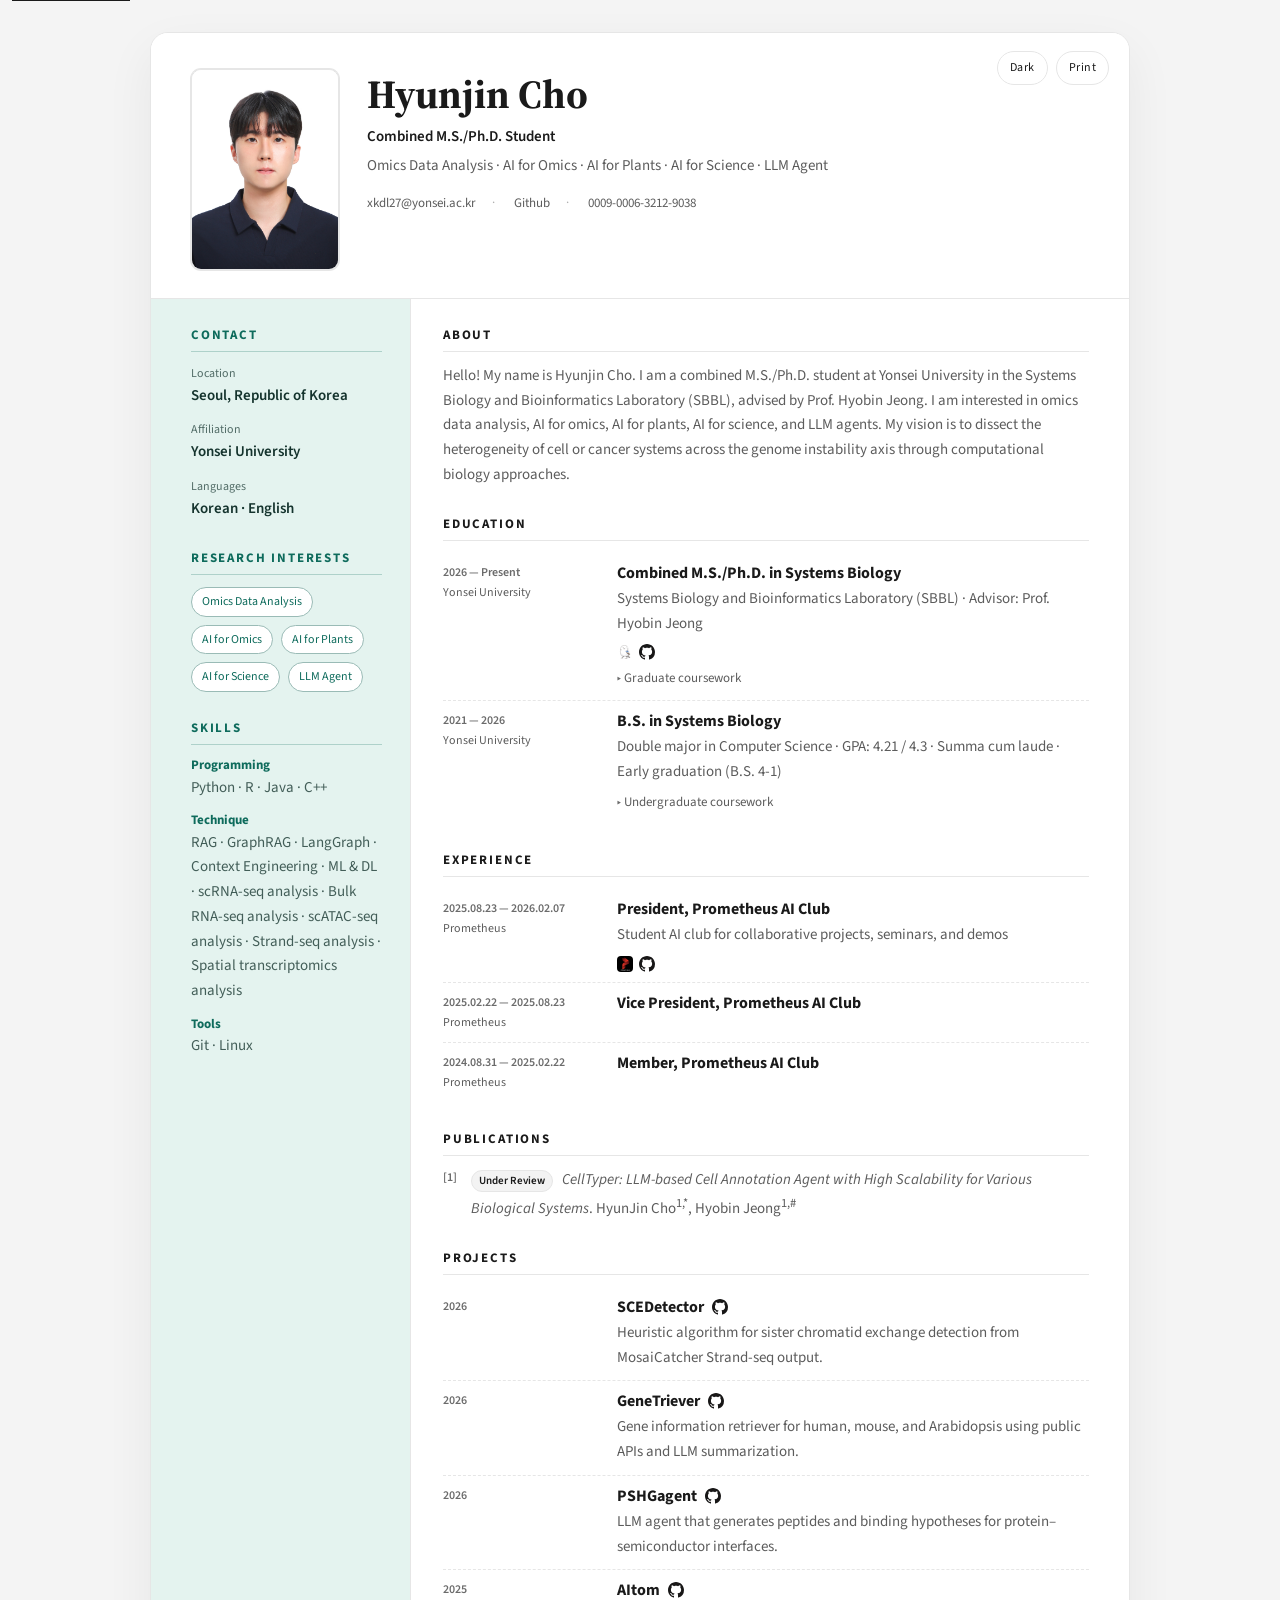
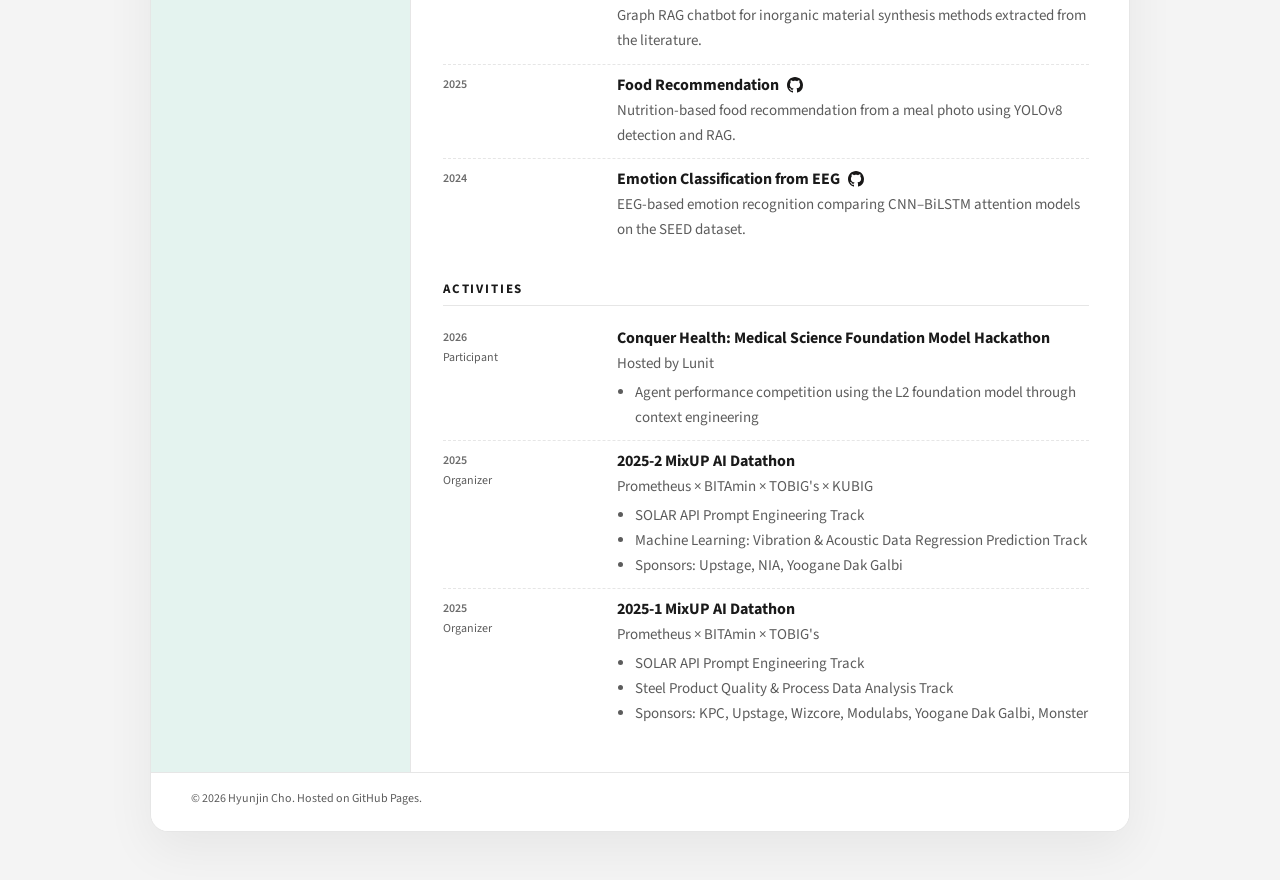
==== index.html @ 8eb8e496 "Resume" ====
<!DOCTYPE html>
<html lang="en">
  <head>
    <meta charset="UTF-8" />
    <meta name="viewport" content="width=device-width, initial-scale=1.0" />
    <meta name="description" content="Hyunjin Cho — Research resume" />
    <meta name="author" content="Hyunjin Cho" />
    <meta name="theme-color" content="#ffffff" />

    <meta property="og:title" content="Hyunjin Cho | Resume" />
    <meta property="og:description" content="Combined M.S./Ph.D. student — Omics data analysis and AI for science" />
    <meta property="og:type" content="website" />

    <title>Hyunjin Cho | Resume</title>
    <link rel="icon" href="assets/favicon.png" type="image/png" />
    <link rel="preconnect" href="https://fonts.googleapis.com" />
    <link rel="preconnect" href="https://fonts.gstatic.com" crossorigin />
    <link
      href="https://fonts.googleapis.com/css2?family=Source+Sans+3:wght@300;400;500;600;700&family=Source+Serif+4:wght@600;700&display=swap"
      rel="stylesheet"
    />
    <link rel="stylesheet" href="css/style.css?v=8" />
  </head>
  <body>
    <a class="skip-link" href="#main">Skip to content</a>

    <div class="page">
      <header class="site-header">
        <div class="header-actions">
          <button type="button" class="icon-btn" id="theme-toggle" aria-label="Toggle theme">
            <span class="theme-icon" aria-hidden="true"></span>
          </button>
          <button type="button" class="icon-btn" id="print-btn" aria-label="Print or save as PDF">
            Print
          </button>
        </div>

        <div class="hero">
          <div class="avatar">
            <img src="assets/profile.png" alt="Portrait of Hyunjin Cho" />
          </div>

          <div class="identity">
            <h1>Hyunjin Cho</h1>
            <p class="role">Combined M.S./Ph.D. Student</p>
            <p class="tagline">
              Omics Data Analysis · AI for Omics · AI for Plants · AI for Science · LLM Agent
            </p>
            <ul class="contact-row">
              <li>
                <a href="mailto:xkdl27@yonsei.ac.kr">xkdl27@yonsei.ac.kr</a>
              </li>
              <li>
                <a href="https://github.com/hyun-jin891" target="_blank" rel="noopener noreferrer">Github</a>
              </li>
              <li>
                <a href="https://orcid.org/0009-0006-3212-9038" rel="noopener noreferrer" target="_blank">0009-0006-3212-9038</a>
              </li>
            </ul>
          </div>
        </div>
      </header>

      <main id="main" class="layout">
        <aside class="sidebar">
          <section>
            <h2>Contact</h2>
            <ul class="meta-list">
              <li>
                <span>Location</span>
                <strong>Seoul, Republic of Korea</strong>
              </li>
              <li>
                <span>Affiliation</span>
                <strong>Yonsei University</strong>
              </li>
              <li>
                <span>Languages</span>
                <strong>Korean · English</strong>
              </li>
            </ul>
          </section>

          <section>
            <h2>Research Interests</h2>
            <ul class="tag-list">
              <li>Omics Data Analysis</li>
              <li>AI for Omics</li>
              <li>AI for Plants</li>
              <li>AI for Science</li>
              <li>LLM Agent</li>
            </ul>
          </section>

          <section>
            <h2>Skills</h2>
            <div class="skill-group">
              <h3>Programming</h3>
              <p>Python · R · Java · C++</p>
            </div>
            <div class="skill-group">
              <h3>Technique</h3>
              <p>RAG · GraphRAG · LangGraph · Context Engineering · ML &amp; DL · scRNA-seq analysis · Bulk RNA-seq analysis · scATAC-seq analysis · Strand-seq analysis · Spatial transcriptomics analysis</p>
            </div>
            <div class="skill-group">
              <h3>Tools</h3>
              <p>Git · Linux</p>
            </div>
          </section>

        </aside>

        <div class="content">
          <section>
            <h2>About</h2>
            <p>
              Hello! My name is Hyunjin Cho. I am a combined M.S./Ph.D. student at Yonsei University
              in the Systems Biology and Bioinformatics Laboratory (SBBL), advised by Prof. Hyobin Jeong.
              I am interested in omics data analysis, AI for omics, AI for plants, AI for science, and LLM agents.
              My vision is to dissect the heterogeneity of cell or cancer systems across the genome instability axis through computational biology approaches.
            </p>
          </section>

          <section>
            <h2>Education</h2>
            <article class="entry">
              <div class="entry-meta">
                <time>2026 — Present</time>
                <span class="place">Yonsei University</span>
              </div>
              <div class="entry-body">
                <h3>Combined M.S./Ph.D. in Systems Biology</h3>
                <p>
                  Systems Biology and Bioinformatics Laboratory (SBBL) · Advisor: Prof. Hyobin Jeong
                </p>
                <p class="entry-links">
                  <a class="icon-link" href="https://www.sbblaboratory.com/" target="_blank" rel="noopener noreferrer" aria-label="SBBL website" title="SBBL website"><img class="site-icon" src="assets/sbbl-icon.png?v=5" width="16" height="16" style="width:16px!important;height:16px!important;max-width:16px!important;max-height:16px!important;" alt="SBBL"></a>
                  <a class="icon-link" href="https://github.com/SBBlaboratory" target="_blank" rel="noopener noreferrer" aria-label="SBBL GitHub" title="SBBL GitHub"><img class="github-icon" src="assets/github.svg" width="16" height="16" alt=""></a>
                </p>
                <details class="coursework">
                  <summary>Graduate coursework</summary>
                  <div class="course-term">
                    <h4>M.S./Ph.D. 1-1</h4>
                    <ul class="course-list">
                      <li>Advanced Systems Bioinformatics</li>
                      <li>Advanced Plant Genomics</li>
                      <li>Advanced Molecular Biology</li>
                      <li>Cell Signaling and Disease</li>
                    </ul>
                  </div>
                </details>
              </div>
            </article>
            <article class="entry">
              <div class="entry-meta">
                <time>2021 — 2026</time>
                <span class="place">Yonsei University</span>
              </div>
              <div class="entry-body">
                <h3>B.S. in Systems Biology</h3>
                <p>Double major in Computer Science · GPA: 4.21 / 4.3 · Summa cum laude · Early graduation (B.S. 4-1)</p>
                <details class="coursework">
                  <summary>Undergraduate coursework</summary>
                  <div class="course-term">
                    <h4>B.S. 1-1</h4>
                    <ul class="course-list">
                      <li>General Biology I</li>
                      <li>SW Programming</li>
                    </ul>
                  </div>
                  <div class="course-term">
                    <h4>B.S. 1-2</h4>
                    <ul class="course-list">
                      <li>General Biology II</li>
                      <li>Computer System And Physical Computing</li>
                    </ul>
                  </div>
                  <div class="course-term">
                    <h4>B.S. 2-1</h4>
                    <ul class="course-list">
                      <li>Genetics</li>
                      <li>Cell Biology 1</li>
                      <li>Microbiology</li>
                      <li>Object-oriented Programming</li>
                      <li>Introduction To Statistics</li>
                    </ul>
                  </div>
                  <div class="course-term">
                    <h4>B.S. summer</h4>
                    <ul class="course-list">
                      <li>Introduction To Computer Science</li>
                    </ul>
                  </div>
                  <div class="course-term">
                    <h4>B.S. 2-2</h4>
                    <ul class="course-list">
                      <li>Molecular Biology</li>
                      <li>Data Structure</li>
                      <li>Molecular Cancer Biology</li>
                      <li>Cell Biology 2</li>
                      <li>Artificial Intelligence Algorithm</li>
                      <li>Logic Circuit Design</li>
                      <li>Compiler Design</li>
                    </ul>
                  </div>
                  <div class="course-term">
                    <h4>B.S. 3-1</h4>
                    <ul class="course-list">
                      <li>Plant Molecular Physiology</li>
                      <li>Systems Biology and Bioinformatics</li>
                      <li>Machine Learning</li>
                      <li>Operating System</li>
                      <li>Large Language Model</li>
                      <li>Data Privacy</li>
                      <li>Natural Language Processing</li>
                    </ul>
                  </div>
                  <div class="course-term">
                    <h4>B.S. 3-2</h4>
                    <ul class="course-list">
                      <li>Molecular Biochemistry</li>
                      <li>Animal Physiology</li>
                      <li>Developmental Biology</li>
                      <li>Deep Neural Network</li>
                      <li>Computer Vision</li>
                      <li>Distributed Learning and Inference</li>
                    </ul>
                  </div>
                  <div class="course-term">
                    <h4>B.S. 4-1</h4>
                    <ul class="course-list">
                      <li>Reinforcement Learning</li>
                      <li>Linear Algebra &amp; Application</li>
                      <li>Probability Theory</li>
                      <li>Genomics</li>
                    </ul>
                  </div>
                </details>
              </div>
            </article>
          </section>

          <section>
            <h2>Experience</h2>
            <article class="entry">
              <div class="entry-meta">
                <time>2025.08.23 — 2026.02.07</time>
                <span class="place">Prometheus</span>
              </div>
              <div class="entry-body">
                <h3>President, Prometheus AI Club</h3>
                <p>Student AI club for collaborative projects, seminars, and demos</p>
                <p class="entry-links">
                  <a class="icon-link" href="https://prometheus-ai.net/" target="_blank" rel="noopener noreferrer" aria-label="Prometheus website" title="Prometheus website"><img class="site-icon site-icon-prometheus" src="assets/prometheus-icon.png?v=5" width="16" height="16" style="width:16px!important;height:16px!important;max-width:16px!important;max-height:16px!important;" alt="Prometheus"></a>
                  <a class="icon-link" href="https://github.com/Prometheus-AI-Project" target="_blank" rel="noopener noreferrer" aria-label="Prometheus GitHub" title="Prometheus GitHub"><img class="github-icon" src="assets/github.svg" width="16" height="16" alt=""></a>
                </p>
              </div>
            </article>
            <article class="entry">
              <div class="entry-meta">
                <time>2025.02.22 — 2025.08.23</time>
                <span class="place">Prometheus</span>
              </div>
              <div class="entry-body">
                <h3>Vice President, Prometheus AI Club</h3>
              </div>
            </article>
            <article class="entry">
              <div class="entry-meta">
                <time>2024.08.31 — 2025.02.22</time>
                <span class="place">Prometheus</span>
              </div>
              <div class="entry-body">
                <h3>Member, Prometheus AI Club</h3>
              </div>
            </article>
          </section>

          <section>
            <h2>Publications</h2>
            <ol class="pub-list">
              <li>
                <span class="pub-status">Under Review</span>
                <em>CellTyper: LLM-based Cell Annotation Agent with High Scalability for Various Biological Systems</em>.
                HyunJin Cho<sup>1,*</sup>, Hyobin Jeong<sup>1,#</sup>
              </li>
            </ol>
          </section>

          <section>
            <h2>Projects</h2>
            <article class="entry">
              <div class="entry-meta">
                <time>2026</time>
              </div>
              <div class="entry-body">
                <h3>
                  SCEDetector
                  <a class="icon-link" href="https://github.com/hyun-jin891/SCEDetector" target="_blank" rel="noopener noreferrer" aria-label="SCEDetector on GitHub" title="GitHub"><img class="github-icon" src="assets/github.svg" width="16" height="16" style="width:16px!important;height:16px!important;max-width:16px!important;max-height:16px!important;" alt=""></a>
                </h3>
                <p>Heuristic algorithm for sister chromatid exchange detection from MosaiCatcher Strand-seq output.</p>
              </div>
            </article>
            <article class="entry">
              <div class="entry-meta">
                <time>2026</time>
              </div>
              <div class="entry-body">
                <h3>
                  GeneTriever
                  <a class="icon-link" href="https://github.com/hyun-jin891/GeneTriever" target="_blank" rel="noopener noreferrer" aria-label="GeneTriever on GitHub" title="GitHub"><img class="github-icon" src="assets/github.svg" width="16" height="16" style="width:16px!important;height:16px!important;max-width:16px!important;max-height:16px!important;" alt=""></a>
                </h3>
                <p>Gene information retriever for human, mouse, and Arabidopsis using public APIs and LLM summarization.</p>
              </div>
            </article>
            <article class="entry">
              <div class="entry-meta">
                <time>2026</time>
              </div>
              <div class="entry-body">
                <h3>
                  PSHGagent
                  <a class="icon-link" href="https://github.com/hyun-jin891/PSHGagent" target="_blank" rel="noopener noreferrer" aria-label="PSHGagent on GitHub" title="GitHub"><img class="github-icon" src="assets/github.svg" width="16" height="16" style="width:16px!important;height:16px!important;max-width:16px!important;max-height:16px!important;" alt=""></a>
                </h3>
                <p>LLM agent that generates peptides and binding hypotheses for protein–semiconductor interfaces.</p>
              </div>
            </article>
            <article class="entry">
              <div class="entry-meta">
                <time>2025</time>
              </div>
              <div class="entry-body">
                <h3>
                  AItom
                  <a class="icon-link" href="https://github.com/hyun-jin891/AItom" target="_blank" rel="noopener noreferrer" aria-label="AItom on GitHub" title="GitHub"><img class="github-icon" src="assets/github.svg" width="16" height="16" style="width:16px!important;height:16px!important;max-width:16px!important;max-height:16px!important;" alt=""></a>
                </h3>
                <p>Graph RAG chatbot for inorganic material synthesis methods extracted from the literature.</p>
              </div>
            </article>
            <article class="entry">
              <div class="entry-meta">
                <time>2025</time>
              </div>
              <div class="entry-body">
                <h3>
                  Food Recommendation
                  <a class="icon-link" href="https://github.com/hyun-jin891/Food_recommendation" target="_blank" rel="noopener noreferrer" aria-label="Food Recommendation on GitHub" title="GitHub"><img class="github-icon" src="assets/github.svg" width="16" height="16" style="width:16px!important;height:16px!important;max-width:16px!important;max-height:16px!important;" alt=""></a>
                </h3>
                <p>Nutrition-based food recommendation from a meal photo using YOLOv8 detection and RAG.</p>
              </div>
            </article>
            <article class="entry">
              <div class="entry-meta">
                <time>2024</time>
              </div>
              <div class="entry-body">
                <h3>
                  Emotion Classification from EEG
                  <a class="icon-link" href="https://github.com/hyun-jin891/Emotion_classification_from_EEG" target="_blank" rel="noopener noreferrer" aria-label="Emotion Classification from EEG on GitHub" title="GitHub"><img class="github-icon" src="assets/github.svg" width="16" height="16" style="width:16px!important;height:16px!important;max-width:16px!important;max-height:16px!important;" alt=""></a>
                </h3>
                <p>EEG-based emotion recognition comparing CNN–BiLSTM attention models on the SEED dataset.</p>
              </div>
            </article>
          </section>

          <section>
            <h2>Activities</h2>
            <article class="entry">
              <div class="entry-meta">
                <time>2026</time>
                <span class="place">Participant</span>
              </div>
              <div class="entry-body">
                <h3>Conquer Health: Medical Science Foundation Model Hackathon</h3>
                <p>Hosted by Lunit</p>
                <ul>
                  <li>Agent performance competition using the L2 foundation model through context engineering</li>
                </ul>
              </div>
            </article>
            <article class="entry">
              <div class="entry-meta">
                <time>2025</time>
                <span class="place">Organizer</span>
              </div>
              <div class="entry-body">
                <h3>2025-2 MixUP AI Datathon</h3>
                <p>Prometheus × BITAmin × TOBIG's × KUBIG</p>
                <ul>
                  <li>SOLAR API Prompt Engineering Track</li>
                  <li>Machine Learning: Vibration &amp; Acoustic Data Regression Prediction Track</li>
                  <li>Sponsors: Upstage, NIA, Yoogane Dak Galbi</li>
                </ul>
              </div>
            </article>
            <article class="entry">
              <div class="entry-meta">
                <time>2025</time>
                <span class="place">Organizer</span>
              </div>
              <div class="entry-body">
                <h3>2025-1 MixUP AI Datathon</h3>
                <p>Prometheus × BITAmin × TOBIG's</p>
                <ul>
                  <li>SOLAR API Prompt Engineering Track</li>
                  <li>Steel Product Quality &amp; Process Data Analysis Track</li>
                  <li>Sponsors: KPC, Upstage, Wizcore, Modulabs, Yoogane Dak Galbi, Monster</li>
                </ul>
              </div>
            </article>
          </section>
        </div>
      </main>

      <footer class="site-footer">
        <p>© <span id="year"></span> Hyunjin Cho. Hosted on GitHub Pages.</p>
      </footer>
    </div>

    <script src="js/main.js"></script>
  </body>
</html>
---- css/style.css ----
:root {
  --bg: #f4f4f4;
  --paper: #ffffff;
  --ink: #1a1a1a;
  --muted: #5c5c5c;
  --line: #e6e6e6;
  --accent: #0e6b5c;
  --accent-soft: #e4f3ef;
  --sidebar-text: #14332d;
  --gold: #6b6b6b;
  --shadow: 0 18px 50px rgba(0, 0, 0, 0.06);
  --radius: 18px;
  --serif: "Source Serif 4", "Times New Roman", serif;
  --sans: "Source Sans 3", "Segoe UI", sans-serif;
}

[data-theme="dark"] {
  --bg: #121212;
  --paper: #1c1c1c;
  --ink: #f4f4f4;
  --muted: #b0b0b0;
  --line: #2e2e2e;
  --accent: #7dccb8;
  --accent-soft: #1a2e29;
  --sidebar-text: #e8f6f2;
  --gold: #c8c8c8;
  --shadow: 0 18px 50px rgba(0, 0, 0, 0.35);
}

*,
*::before,
*::after {
  box-sizing: border-box;
}

html {
  scroll-behavior: smooth;
}

body {
  margin: 0;
  color: var(--ink);
  background: var(--bg);
  font-family: var(--sans);
  font-size: 15px;
  line-height: 1.65;
}

a {
  color: var(--ink);
  text-decoration: none;
}

a:hover {
  text-decoration: underline;
}

.sidebar a {
  color: var(--accent);
}

img {
  max-width: 100%;
  display: block;
}

h1,
h2,
h3 {
  margin: 0;
  line-height: 1.25;
}

.skip-link {
  position: absolute;
  left: 12px;
  top: -40px;
  background: var(--ink);
  color: #fff;
  padding: 8px 12px;
  z-index: 10;
}

.skip-link:focus {
  top: 12px;
}

.page {
  width: min(980px, calc(100% - 32px));
  margin: 32px auto 48px;
  background: var(--paper);
  border: 1px solid var(--line);
  border-radius: var(--radius);
  box-shadow: var(--shadow);
  overflow: hidden;
}

.site-header {
  position: relative;
  padding: 36px 40px 28px;
  border-bottom: 1px solid var(--line);
  background: #ffffff;
}

[data-theme="dark"] .site-header {
  background: var(--paper);
}

.header-actions {
  position: absolute;
  top: 18px;
  right: 20px;
  display: flex;
  gap: 8px;
}

.icon-btn {
  border: 1px solid var(--line);
  background: var(--paper);
  color: var(--ink);
  border-radius: 999px;
  padding: 6px 12px;
  font: inherit;
  font-size: 12px;
  letter-spacing: 0.04em;
  cursor: pointer;
}

.icon-btn:hover {
  border-color: var(--ink);
}

.theme-icon::before {
  content: "Dark";
}

[data-theme="dark"] .theme-icon::before {
  content: "Light";
}

.hero {
  display: grid;
  grid-template-columns: 148px 1fr;
  gap: 28px;
  align-items: start;
}

.avatar {
  width: 148px;
  height: auto;
  border-radius: 10px;
  overflow: hidden;
  border: 1px solid var(--line);
  box-shadow: 0 0 0 1px var(--line);
  background: #fff;
}

.avatar img {
  width: 100%;
  height: auto;
  display: block;
  object-fit: contain;
}

.avatar-initials {
  color: #fff;
  font-family: var(--serif);
  font-size: 32px;
  font-weight: 700;
}

.identity h1 {
  font-family: var(--serif);
  font-size: clamp(28px, 4vw, 40px);
}

.role {
  margin: 6px 0 0;
  font-weight: 600;
}

.tagline {
  margin: 4px 0 14px;
  color: var(--muted);
}

.contact-row {
  display: flex;
  flex-wrap: wrap;
  align-items: center;
  gap: 8px 16px;
  padding: 0;
  margin: 0;
  list-style: none;
  color: var(--muted);
  font-size: 13px;
}

.contact-row a {
  color: var(--muted);
}

.contact-row li + li::before {
  content: "·";
  margin-right: 16px;
  color: #b0b0b0;
}

.icon-link {
  display: inline-flex;
  align-items: center;
  line-height: 0;
  flex: 0 0 auto;
}

.icon-link:hover {
  text-decoration: none;
  opacity: 0.7;
}

.github-icon {
  width: 16px !important;
  height: 16px !important;
  max-width: 16px !important;
  max-height: 16px !important;
  display: inline-block !important;
  vertical-align: middle;
}

.icon-link img.site-icon,
.icon-link img.github-icon,
img.site-icon,
img.github-icon {
  width: 16px !important;
  height: 16px !important;
  max-width: 16px !important;
  max-height: 16px !important;
  display: inline-block !important;
  vertical-align: middle;
}

.site-icon {
  object-fit: contain;
  border-radius: 4px;
  background: #fff;
}

.site-icon-prometheus {
  object-fit: cover;
  background: #000;
}

.entry-links {
  display: flex !important;
  flex-direction: row;
  flex-wrap: nowrap;
  align-items: center;
  gap: 6px;
  white-space: nowrap;
  margin-top: 8px !important;
  font-size: 13px;
}

.layout {
  display: grid;
  grid-template-columns: 260px 1fr;
}

.sidebar {
  padding: 28px 28px 36px 40px;
  border-right: 1px solid var(--line);
  background: var(--accent-soft);
  color: var(--sidebar-text);
}

.content {
  padding: 28px 40px 36px 32px;
  background: var(--paper);
}

section + section {
  margin-top: 28px;
}

.content h2 {
  margin-bottom: 12px;
  font-size: 13px;
  letter-spacing: 0.14em;
  text-transform: uppercase;
  color: var(--ink);
  border-bottom: 1px solid var(--line);
  padding-bottom: 8px;
}

.sidebar h2 {
  margin-bottom: 12px;
  font-size: 13px;
  letter-spacing: 0.14em;
  text-transform: uppercase;
  color: var(--accent);
  border-bottom: 1px solid color-mix(in srgb, var(--accent) 25%, transparent);
  padding-bottom: 8px;
}

.meta-list,
.link-list,
.simple-list,
.pub-list {
  margin: 0;
  padding: 0;
  list-style: none;
}

.meta-list li {
  margin-bottom: 12px;
}

.meta-list span {
  display: block;
  color: color-mix(in srgb, var(--sidebar-text) 70%, transparent);
  font-size: 12px;
}

.meta-list strong,
.simple-list strong {
  font-weight: 600;
}

.tag-list {
  display: flex;
  flex-wrap: wrap;
  gap: 8px;
  margin: 0;
  padding: 0;
  list-style: none;
}

.tag-list li {
  padding: 4px 10px;
  border-radius: 999px;
  background: var(--paper);
  border: 1px solid color-mix(in srgb, var(--accent) 35%, var(--line));
  color: var(--accent);
  font-size: 12px;
}

.skill-group + .skill-group {
  margin-top: 12px;
}

.skill-group h3 {
  font-size: 13px;
  margin-bottom: 2px;
  color: var(--accent);
}

.skill-group p,
.link-list,
.content p {
  margin: 0;
  color: var(--muted);
}

.sidebar .skill-group p,
.sidebar .link-list {
  color: color-mix(in srgb, var(--sidebar-text) 78%, transparent);
}

.link-list li + li,
.simple-list li + li,
.pub-list li + li {
  margin-top: 10px;
}

.entry {
  display: grid;
  grid-template-columns: 158px 1fr;
  gap: 16px;
  padding: 10px 0;
}

.entry + .entry {
  border-top: 1px dashed var(--line);
}

.entry-meta time {
  display: block;
  font-size: 12px;
  font-weight: 600;
  color: var(--gold);
}

.place {
  display: block;
  color: var(--muted);
  font-size: 12px;
}

.entry-body h3 {
  font-size: 16px;
  display: flex;
  align-items: center;
  gap: 8px;
}

.entry-body p,
.entry-body ul {
  margin: 4px 0 0;
  color: var(--muted);
}

.entry-body ul {
  padding-left: 18px;
}

.coursework {
  margin-top: 8px;
}

.coursework summary {
  cursor: pointer;
  color: var(--muted);
  font-size: 13px;
  list-style: none;
  user-select: none;
}

.coursework summary::-webkit-details-marker {
  display: none;
}

.coursework summary::before {
  content: "▸ ";
  color: var(--gold);
}

.coursework[open] summary::before {
  content: "▾ ";
}

.course-list {
  display: flex;
  flex-wrap: wrap;
  gap: 6px;
  margin: 6px 0 0;
  padding: 0 !important;
  list-style: none;
}

.course-term {
  margin-top: 10px;
}

.course-term h4 {
  margin: 0;
  font-size: 11px;
  font-weight: 600;
  letter-spacing: 0.06em;
  text-transform: uppercase;
  color: var(--gold);
}

.course-list li {
  padding: 3px 8px;
  border: 1px solid var(--line);
  border-radius: 999px;
  font-size: 12px;
  color: var(--muted);
}

.pub-list {
  counter-reset: pub;
}

.pub-list li {
  counter-increment: pub;
  padding-left: 28px;
  position: relative;
  color: var(--muted);
}

.pub-list li::before {
  content: "[" counter(pub) "]";
  position: absolute;
  left: 0;
  color: var(--gold);
  font-size: 12px;
  font-weight: 600;
}

.pub-list strong {
  color: var(--ink);
}

.pub-status {
  display: inline-block;
  margin-right: 6px;
  padding: 1px 7px;
  border-radius: 999px;
  background: #f3f3f3;
  color: var(--ink);
  border: 1px solid var(--line);
  font-size: 11px;
  font-weight: 600;
}

[data-theme="dark"] .pub-status {
  background: #2a2a2a;
}

.simple-list li {
  display: grid;
  grid-template-columns: 52px 1fr;
  gap: 12px;
  color: var(--muted);
}

.site-footer {
  border-top: 1px solid var(--line);
  padding: 16px 40px 22px;
  color: var(--muted);
  font-size: 12px;
  background: var(--paper);
}

.site-footer p {
  margin: 0;
}

.error-page {
  min-height: 70vh;
  display: grid;
  place-items: center;
  text-align: center;
  padding: 48px 24px;
}

.error-page h1 {
  font-family: var(--serif);
  font-size: 56px;
  color: var(--ink);
}

@media (max-width: 800px) {
  .page {
    margin: 12px auto 24px;
  }

  .site-header,
  .sidebar,
  .content,
  .site-footer {
    padding-left: 20px;
    padding-right: 20px;
  }

  .hero,
  .layout,
  .entry,
  .simple-list li {
    grid-template-columns: 1fr;
  }

  .sidebar {
    border-right: 0;
    border-bottom: 1px solid var(--line);
  }

  .header-actions {
    position: static;
    justify-content: flex-end;
    margin-bottom: 16px;
  }
}

@media print {
  :root {
    --bg: #fff;
    --paper: #fff;
    --shadow: none;
  }

  body {
    background: #fff;
  }

  .page {
    width: 100%;
    margin: 0;
    border: 0;
    border-radius: 0;
  }

  .header-actions {
    display: none;
  }

  a {
    color: inherit;
    text-decoration: none;
  }

  .contact-row a[href]::after,
  .link-list a[href]::after {
    content: " (" attr(href) ")";
    font-size: 11px;
    color: #666;
  }
}
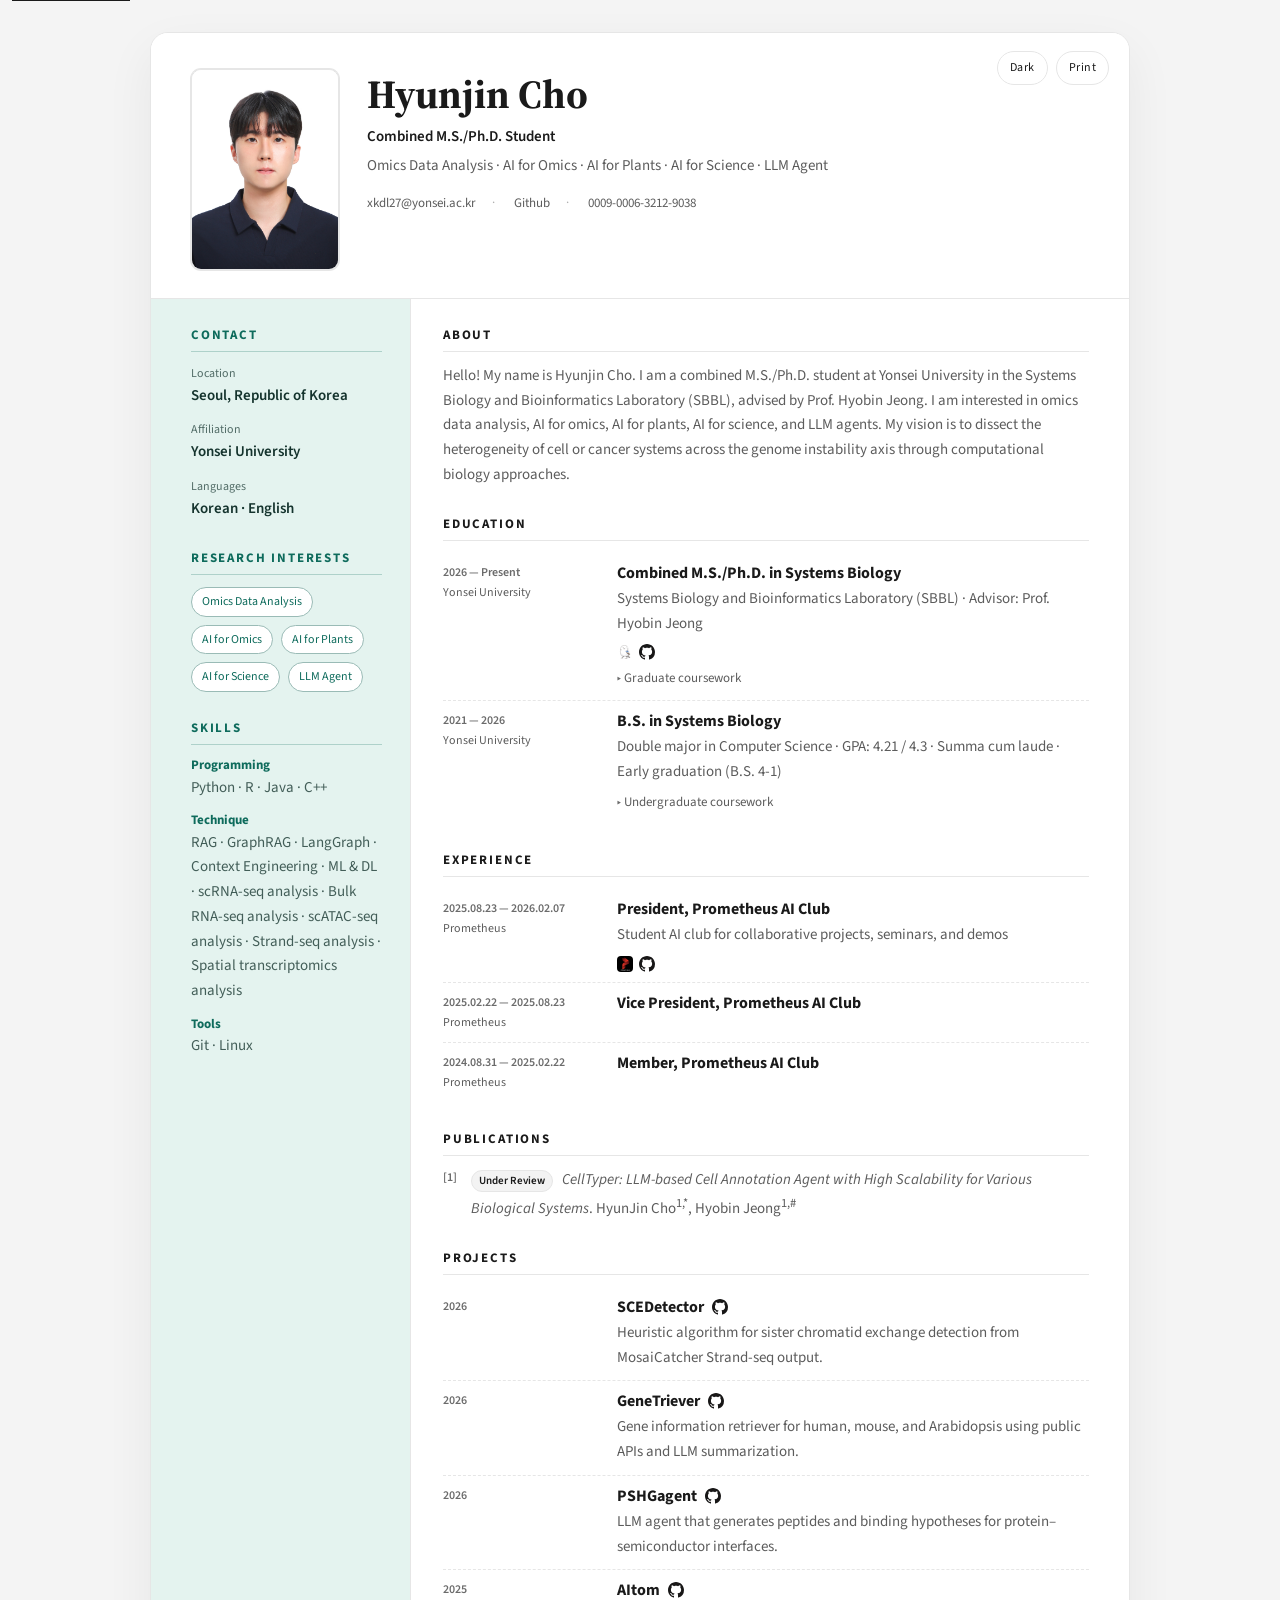
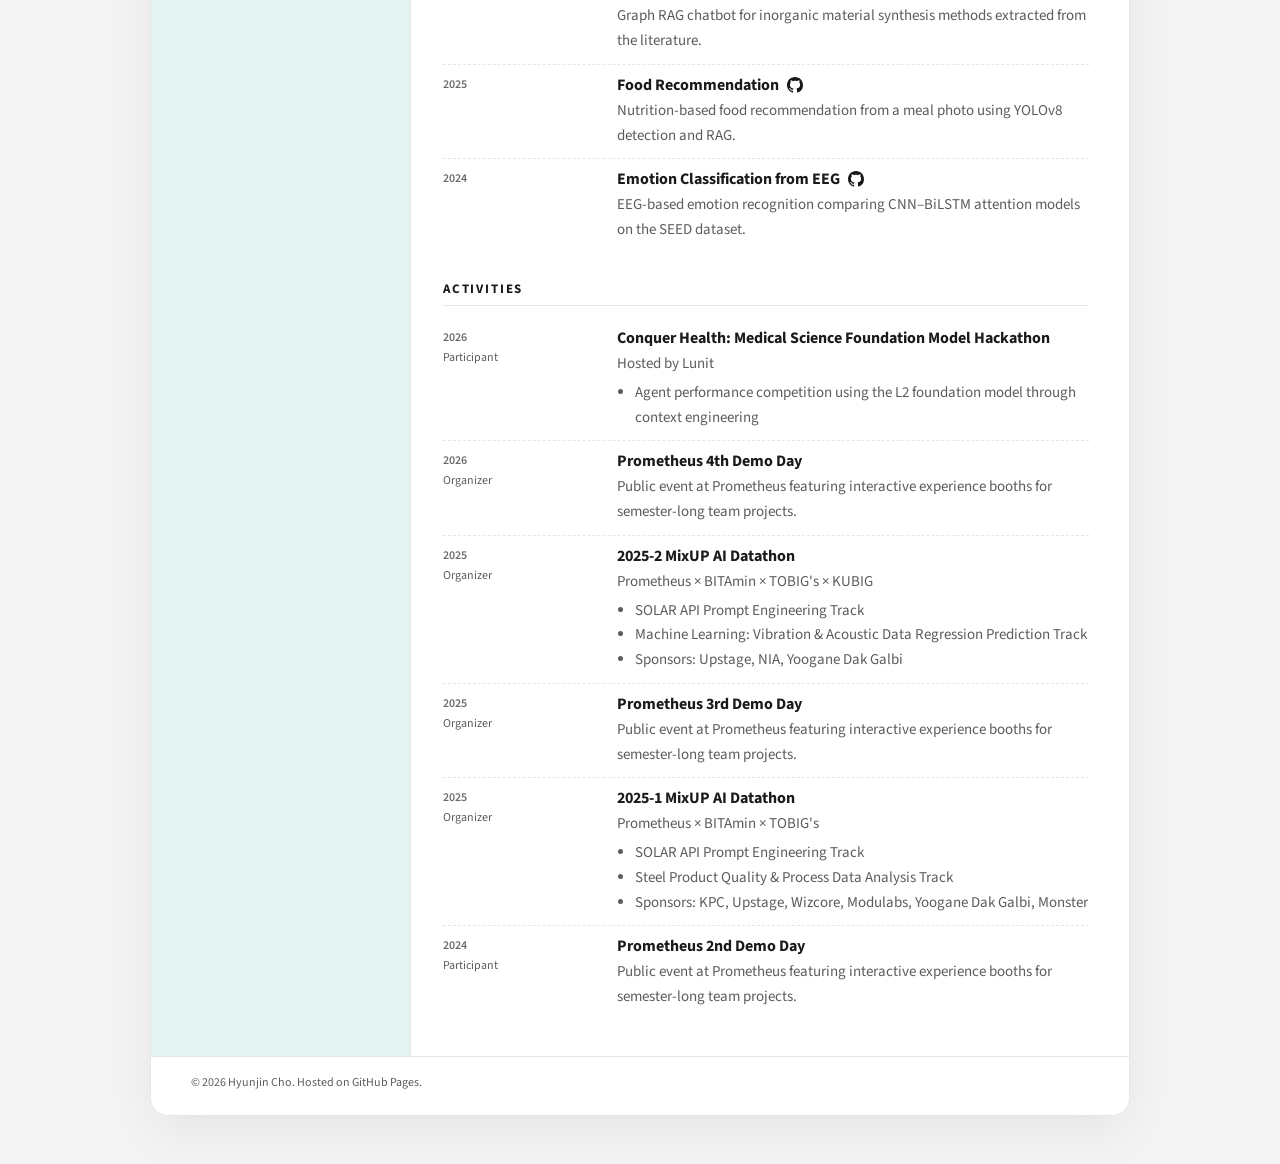
==== commit df1119b5: "Resume" ====
--- a/index.html
+++ b/index.html
@@ -380,6 +380,16 @@
             </article>
             <article class="entry">
               <div class="entry-meta">
+                <time>2026</time>
+                <span class="place">Organizer</span>
+              </div>
+              <div class="entry-body">
+                <h3>Prometheus 4th Demo Day</h3>
+                <p>Public event at Prometheus featuring interactive experience booths for semester-long team projects.</p>
+              </div>
+            </article>
+            <article class="entry">
+              <div class="entry-meta">
                 <time>2025</time>
                 <span class="place">Organizer</span>
               </div>
@@ -399,6 +409,16 @@
                 <span class="place">Organizer</span>
               </div>
               <div class="entry-body">
+                <h3>Prometheus 3rd Demo Day</h3>
+                <p>Public event at Prometheus featuring interactive experience booths for semester-long team projects.</p>
+              </div>
+            </article>
+            <article class="entry">
+              <div class="entry-meta">
+                <time>2025</time>
+                <span class="place">Organizer</span>
+              </div>
+              <div class="entry-body">
                 <h3>2025-1 MixUP AI Datathon</h3>
                 <p>Prometheus × BITAmin × TOBIG's</p>
                 <ul>
@@ -408,6 +428,16 @@
                 </ul>
               </div>
             </article>
+            <article class="entry">
+              <div class="entry-meta">
+                <time>2024</time>
+                <span class="place">Participant</span>
+              </div>
+              <div class="entry-body">
+                <h3>Prometheus 2nd Demo Day</h3>
+                <p>Public event at Prometheus featuring interactive experience booths for semester-long team projects.</p>
+              </div>
+            </article>
           </section>
         </div>
       </main>
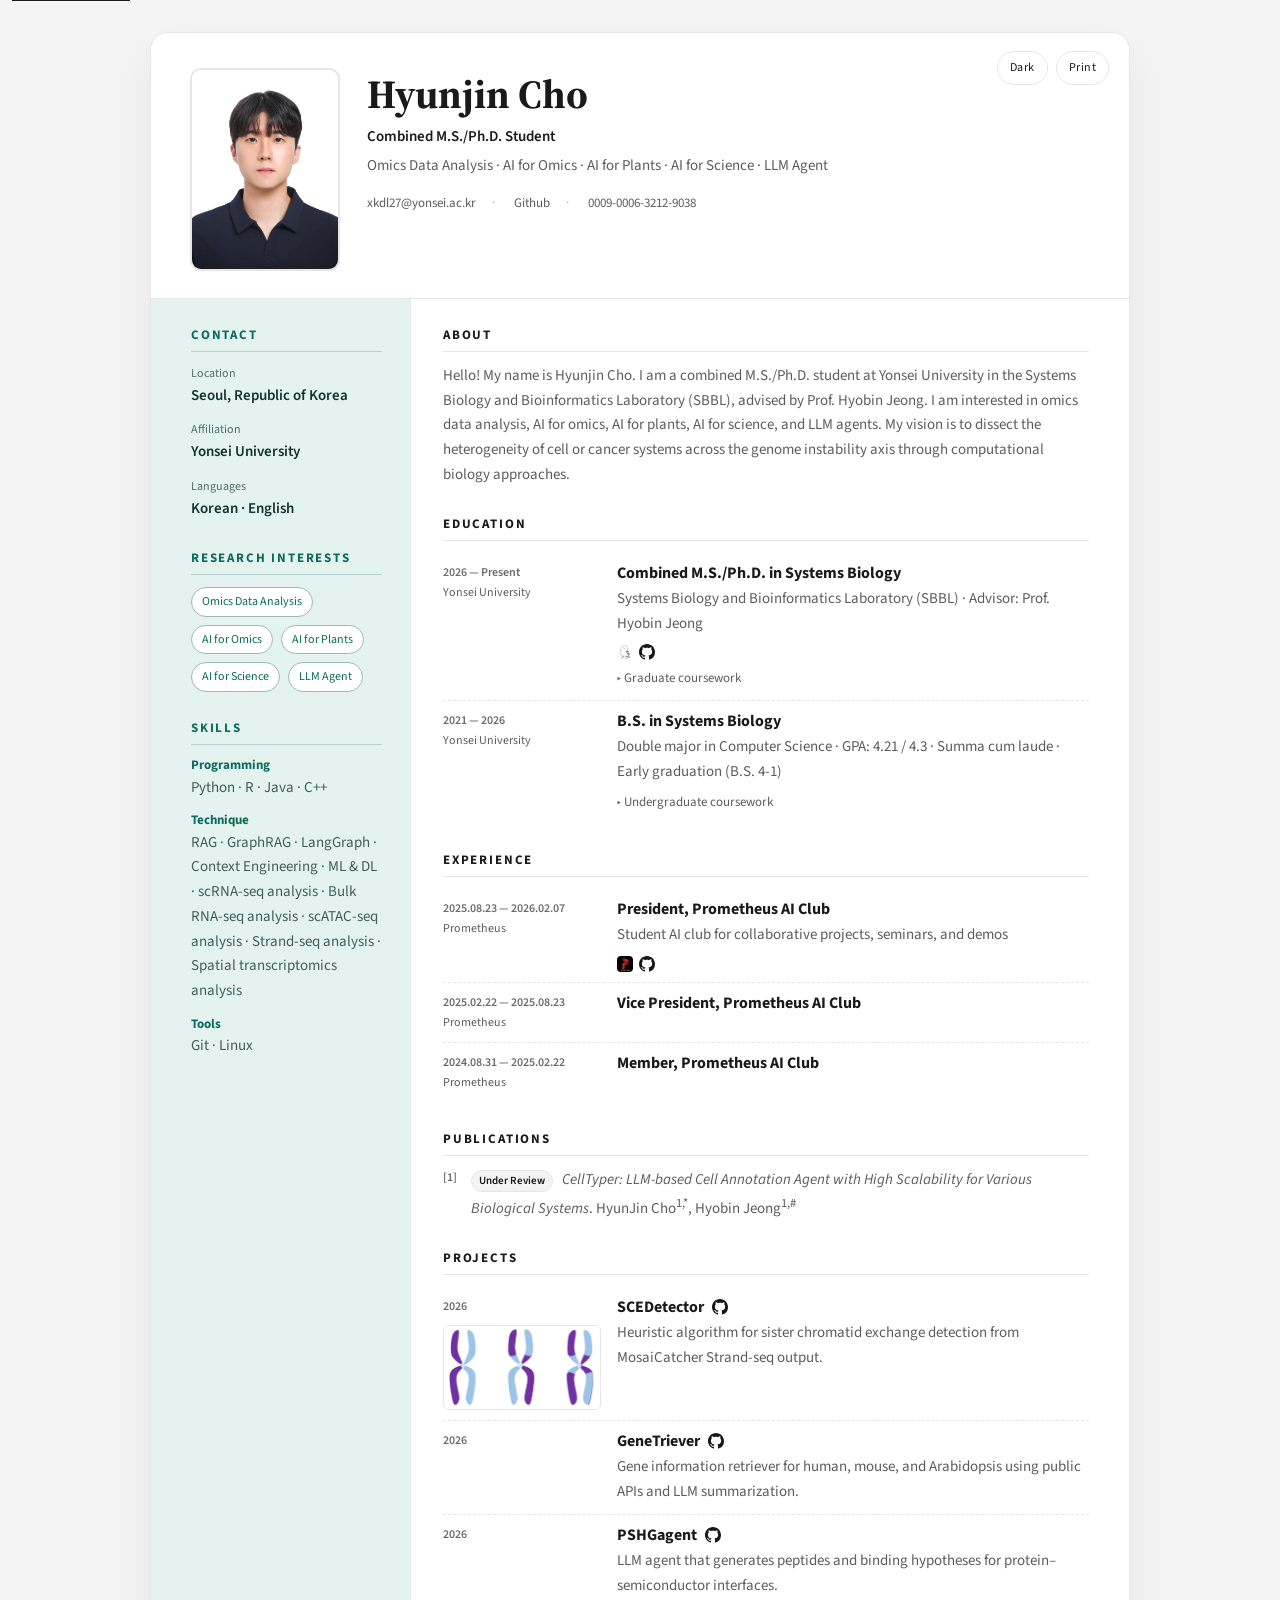
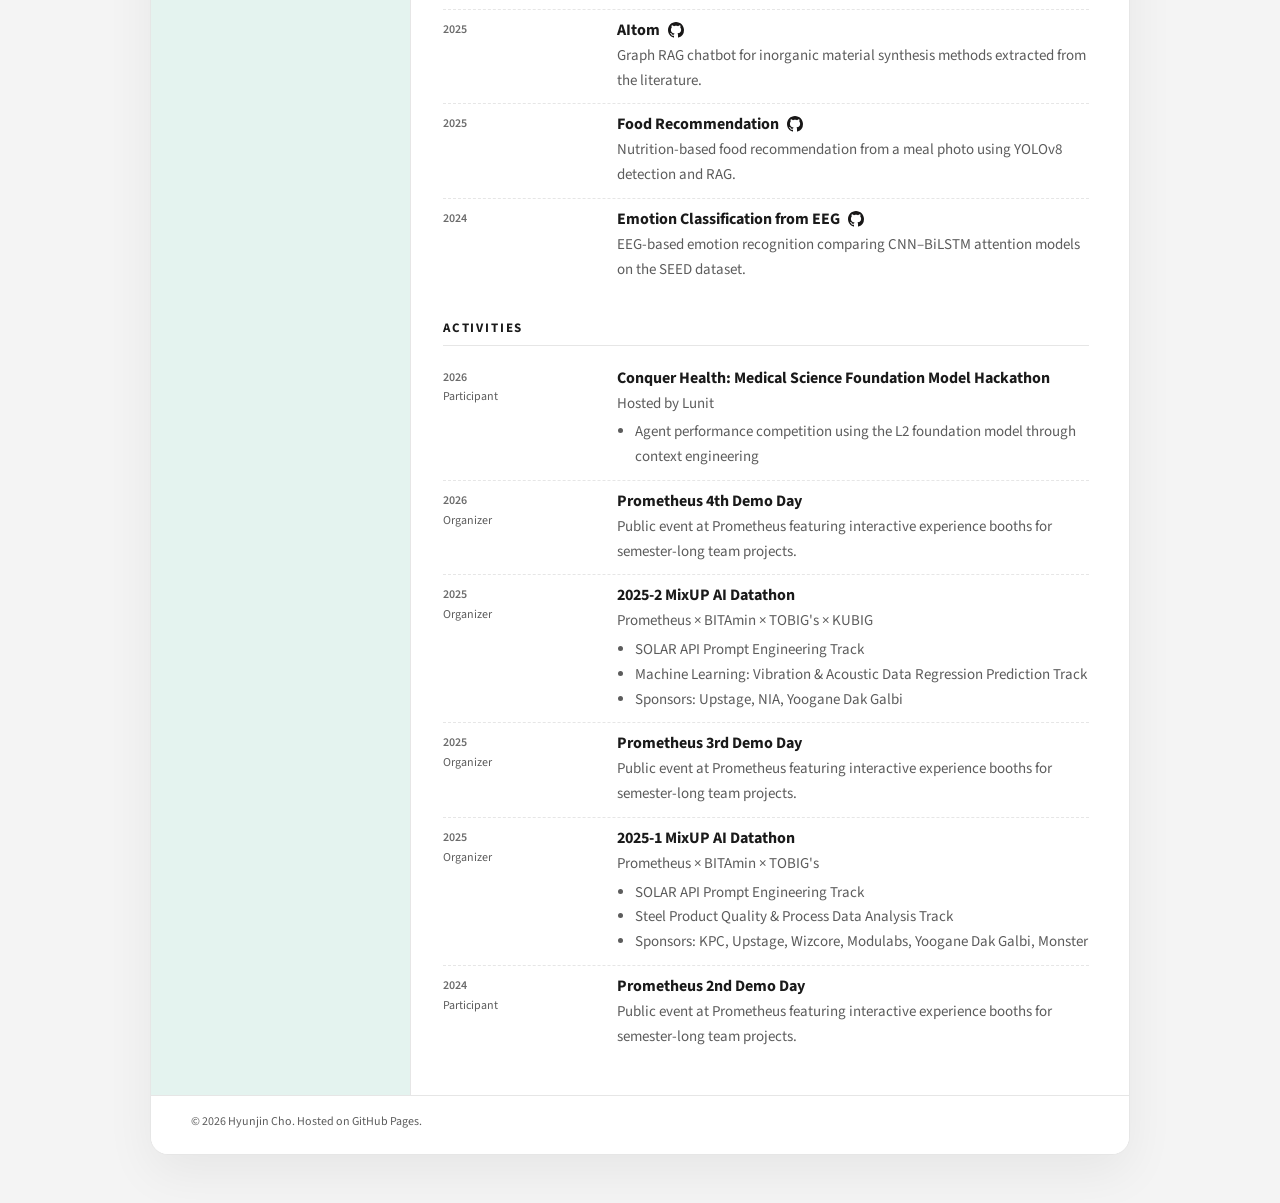
==== commit ab9a9a17: "resume" ====
--- a/index.html
+++ b/index.html
@@ -19,7 +19,7 @@
       href="https://fonts.googleapis.com/css2?family=Source+Sans+3:wght@300;400;500;600;700&family=Source+Serif+4:wght@600;700&display=swap"
       rel="stylesheet"
     />
-    <link rel="stylesheet" href="css/style.css?v=8" />
+    <link rel="stylesheet" href="css/style.css?v=9" />
   </head>
   <body>
     <a class="skip-link" href="#main">Skip to content</a>
@@ -292,6 +292,7 @@
             <article class="entry">
               <div class="entry-meta">
                 <time>2026</time>
+                <img class="entry-thumb" src="assets/scedetector.png" alt="Sister chromatid exchange illustration" />
               </div>
               <div class="entry-body">
                 <h3>
--- a/css/style.css
+++ b/css/style.css
@@ -396,6 +396,17 @@
   font-size: 12px;
 }
 
+.entry-thumb {
+  width: 100%;
+  max-width: 158px;
+  height: auto;
+  margin-top: 8px;
+  display: block;
+  border-radius: 6px;
+  border: 1px solid var(--line);
+  background: #fff;
+}
+
 .entry-body h3 {
   font-size: 16px;
   display: flex;
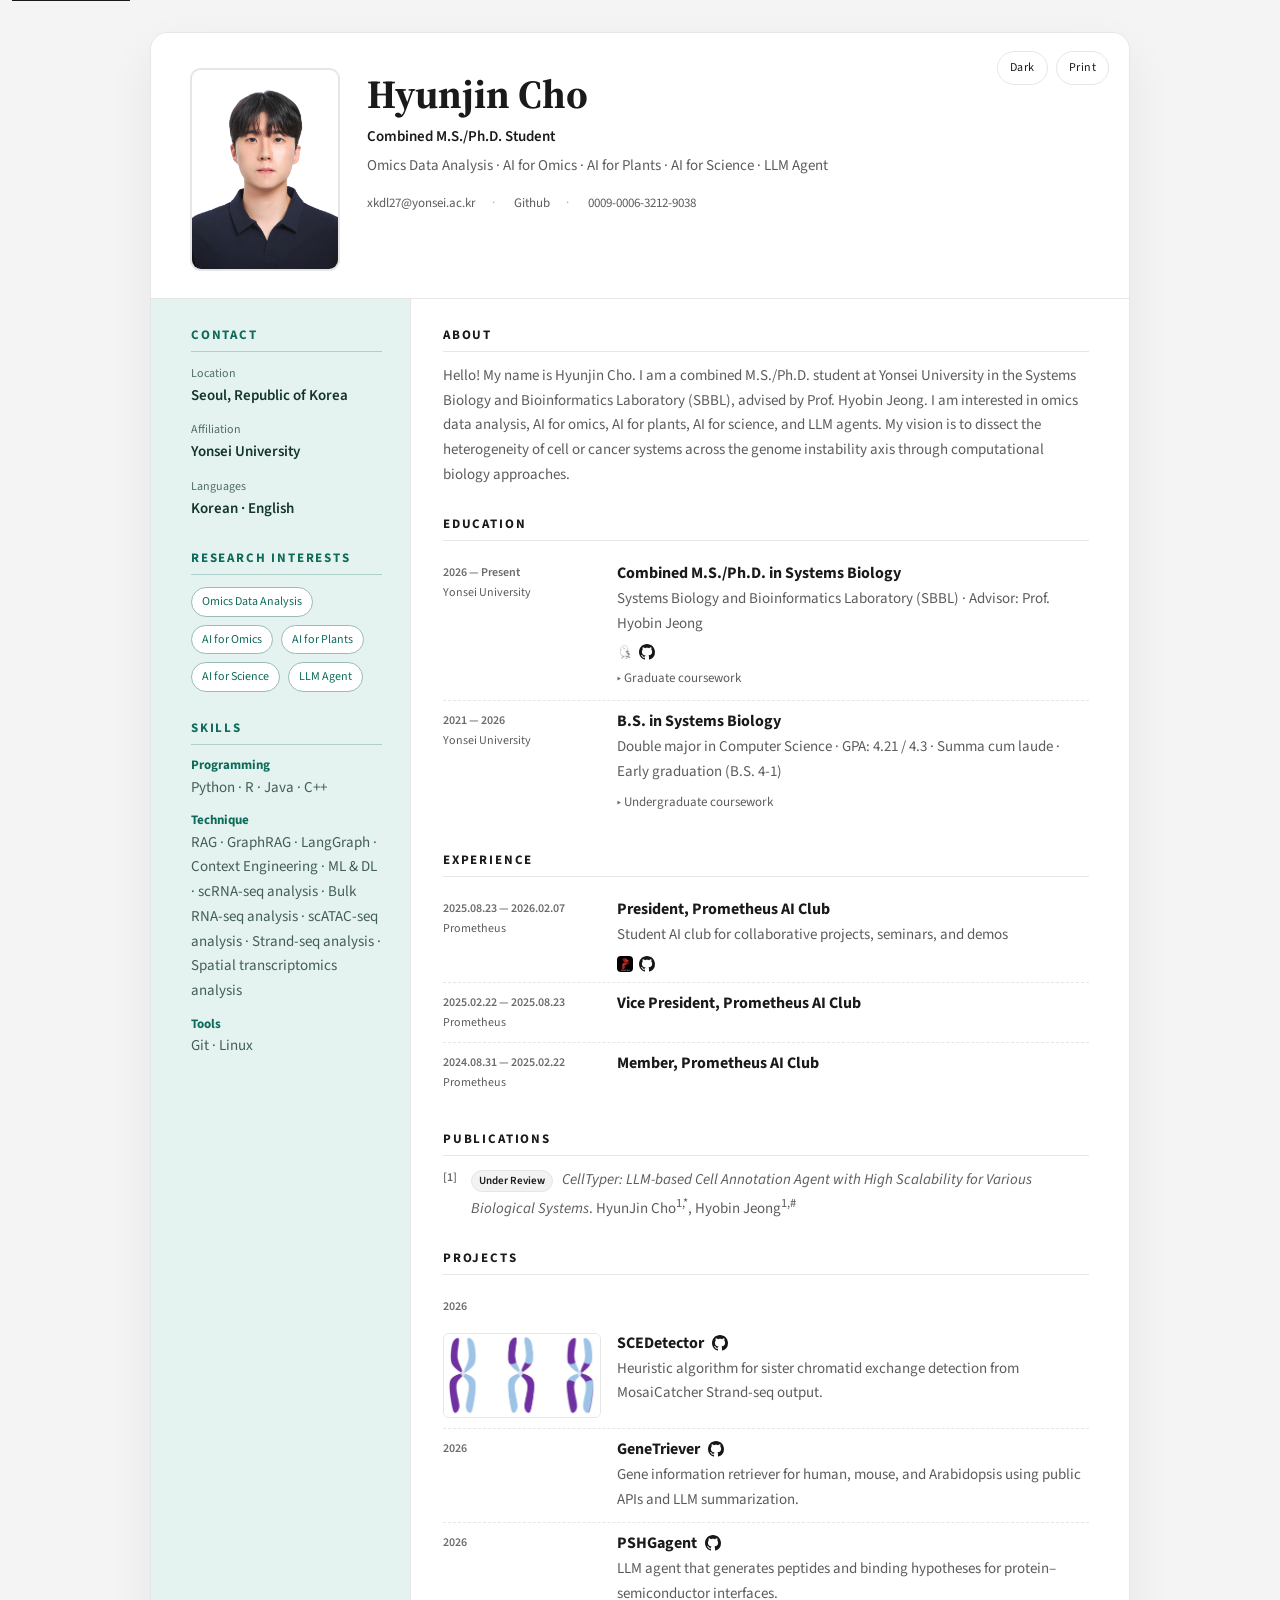
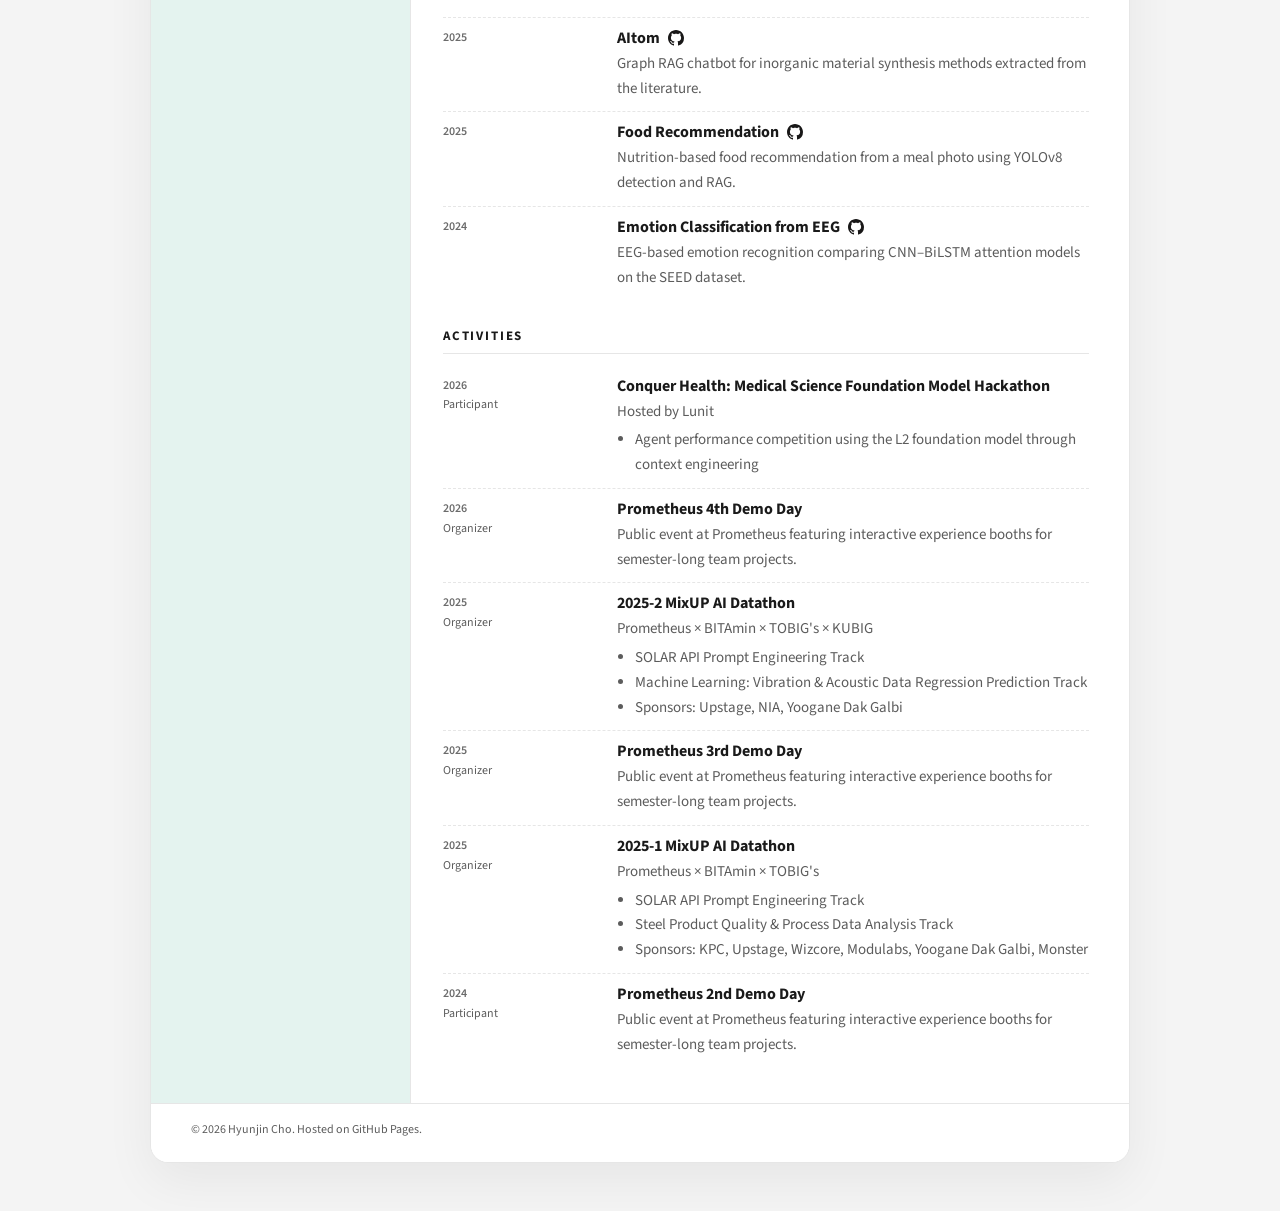
==== commit 5722620c: "readme" ====
--- a/index.html
+++ b/index.html
@@ -19,7 +19,7 @@
       href="https://fonts.googleapis.com/css2?family=Source+Sans+3:wght@300;400;500;600;700&family=Source+Serif+4:wght@600;700&display=swap"
       rel="stylesheet"
     />
-    <link rel="stylesheet" href="css/style.css?v=9" />
+    <link rel="stylesheet" href="css/style.css?v=11" />
   </head>
   <body>
     <a class="skip-link" href="#main">Skip to content</a>
@@ -289,11 +289,9 @@
 
           <section>
             <h2>Projects</h2>
-            <article class="entry">
-              <div class="entry-meta">
-                <time>2026</time>
-                <img class="entry-thumb" src="assets/scedetector.png" alt="Sister chromatid exchange illustration" />
-              </div>
+            <article class="entry entry--thumb">
+              <time class="entry-side-year">2026</time>
+              <img class="entry-thumb" src="assets/scedetector.png" alt="Sister chromatid exchange illustration" />
               <div class="entry-body">
                 <h3>
                   SCEDetector
--- a/css/style.css
+++ b/css/style.css
@@ -400,11 +400,35 @@
   width: 100%;
   max-width: 158px;
   height: auto;
-  margin-top: 8px;
   display: block;
   border-radius: 6px;
   border: 1px solid var(--line);
   background: #fff;
+}
+
+.entry--thumb {
+  grid-template-rows: auto auto;
+  align-items: start;
+}
+
+.entry--thumb .entry-side-year {
+  grid-column: 1;
+  grid-row: 1;
+  font-size: 12px;
+  font-weight: 600;
+  color: var(--gold);
+}
+
+.entry--thumb .entry-thumb {
+  grid-column: 1;
+  grid-row: 2;
+  margin-top: 0;
+}
+
+.entry--thumb .entry-body {
+  grid-column: 2;
+  grid-row: 2;
+  align-self: start;
 }
 
 .entry-body h3 {
@@ -582,6 +606,18 @@
     justify-content: flex-end;
     margin-bottom: 16px;
   }
+
+  .entry--thumb .entry-side-year,
+  .entry--thumb .entry-thumb,
+  .entry--thumb .entry-body {
+    grid-column: 1;
+    grid-row: auto;
+  }
+
+  .entry--thumb .entry-thumb {
+    max-width: 220px;
+    margin: 8px 0;
+  }
 }
 
 @media print {
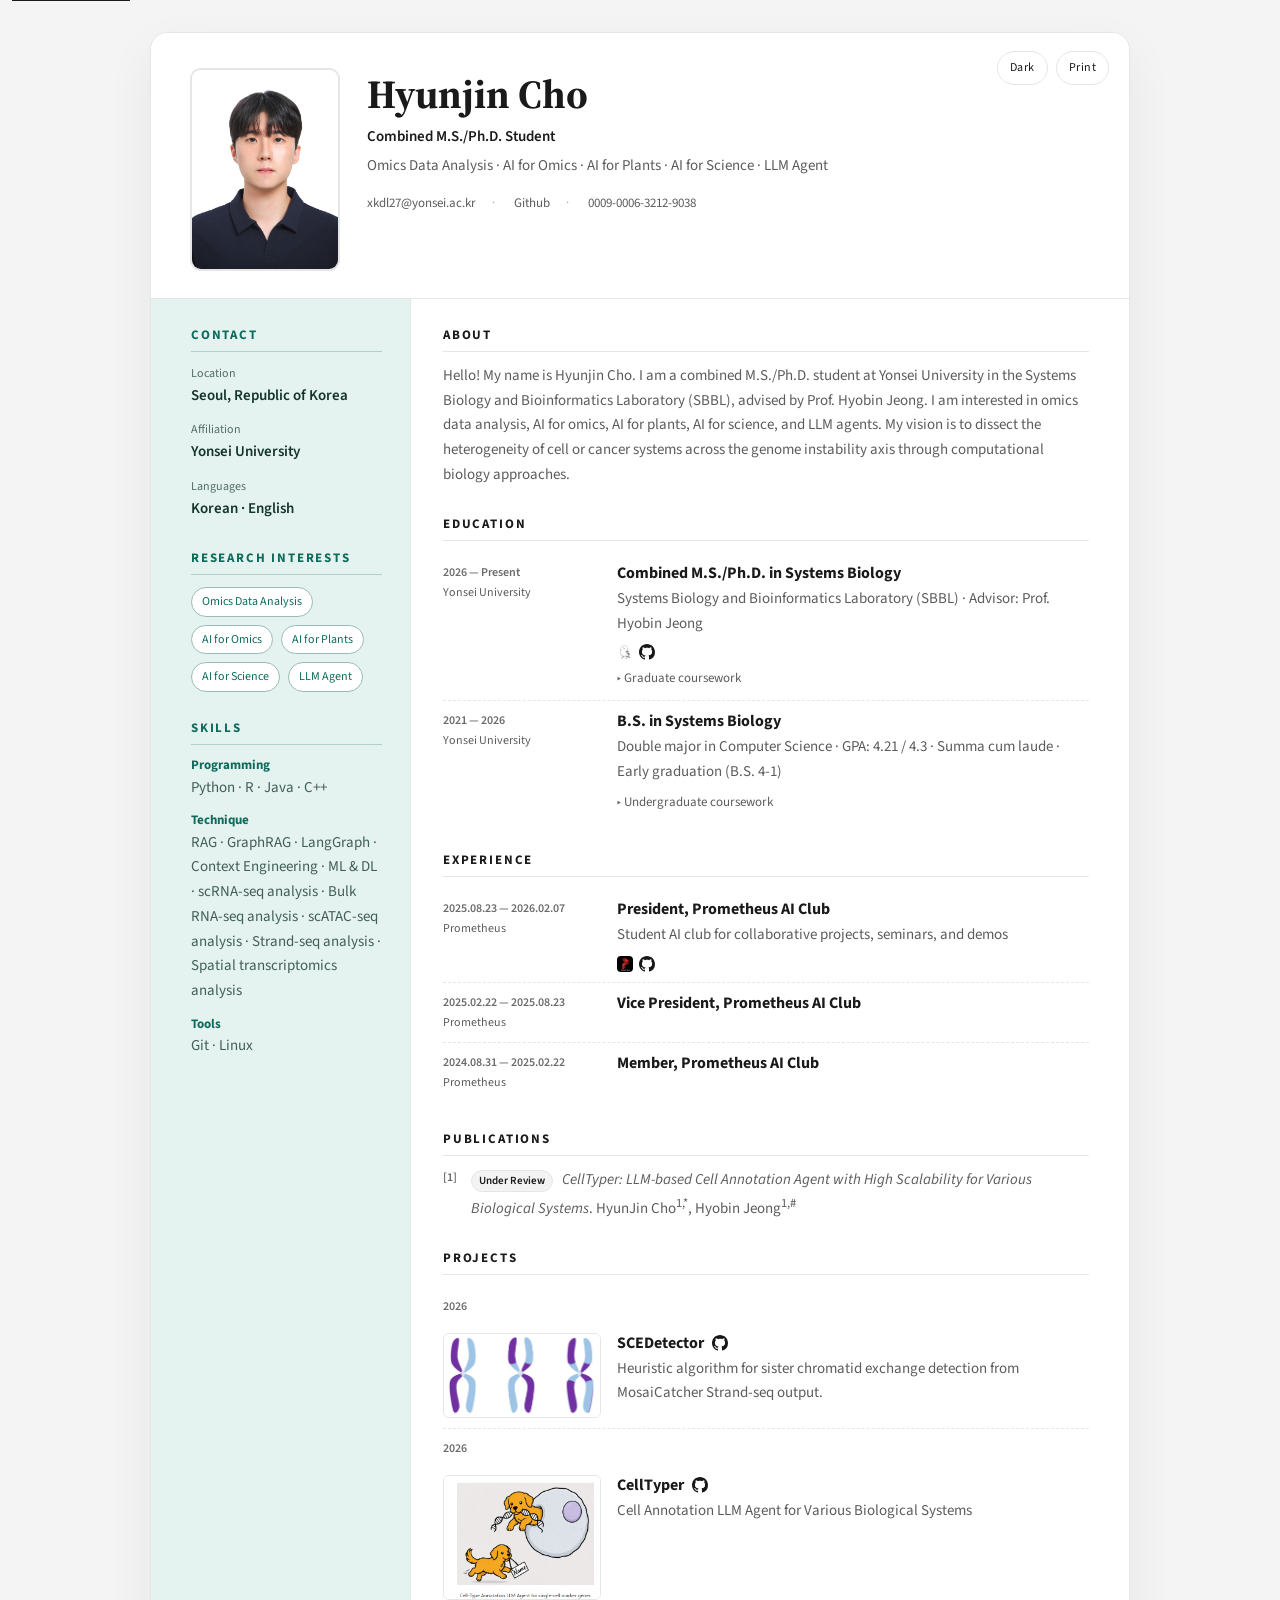
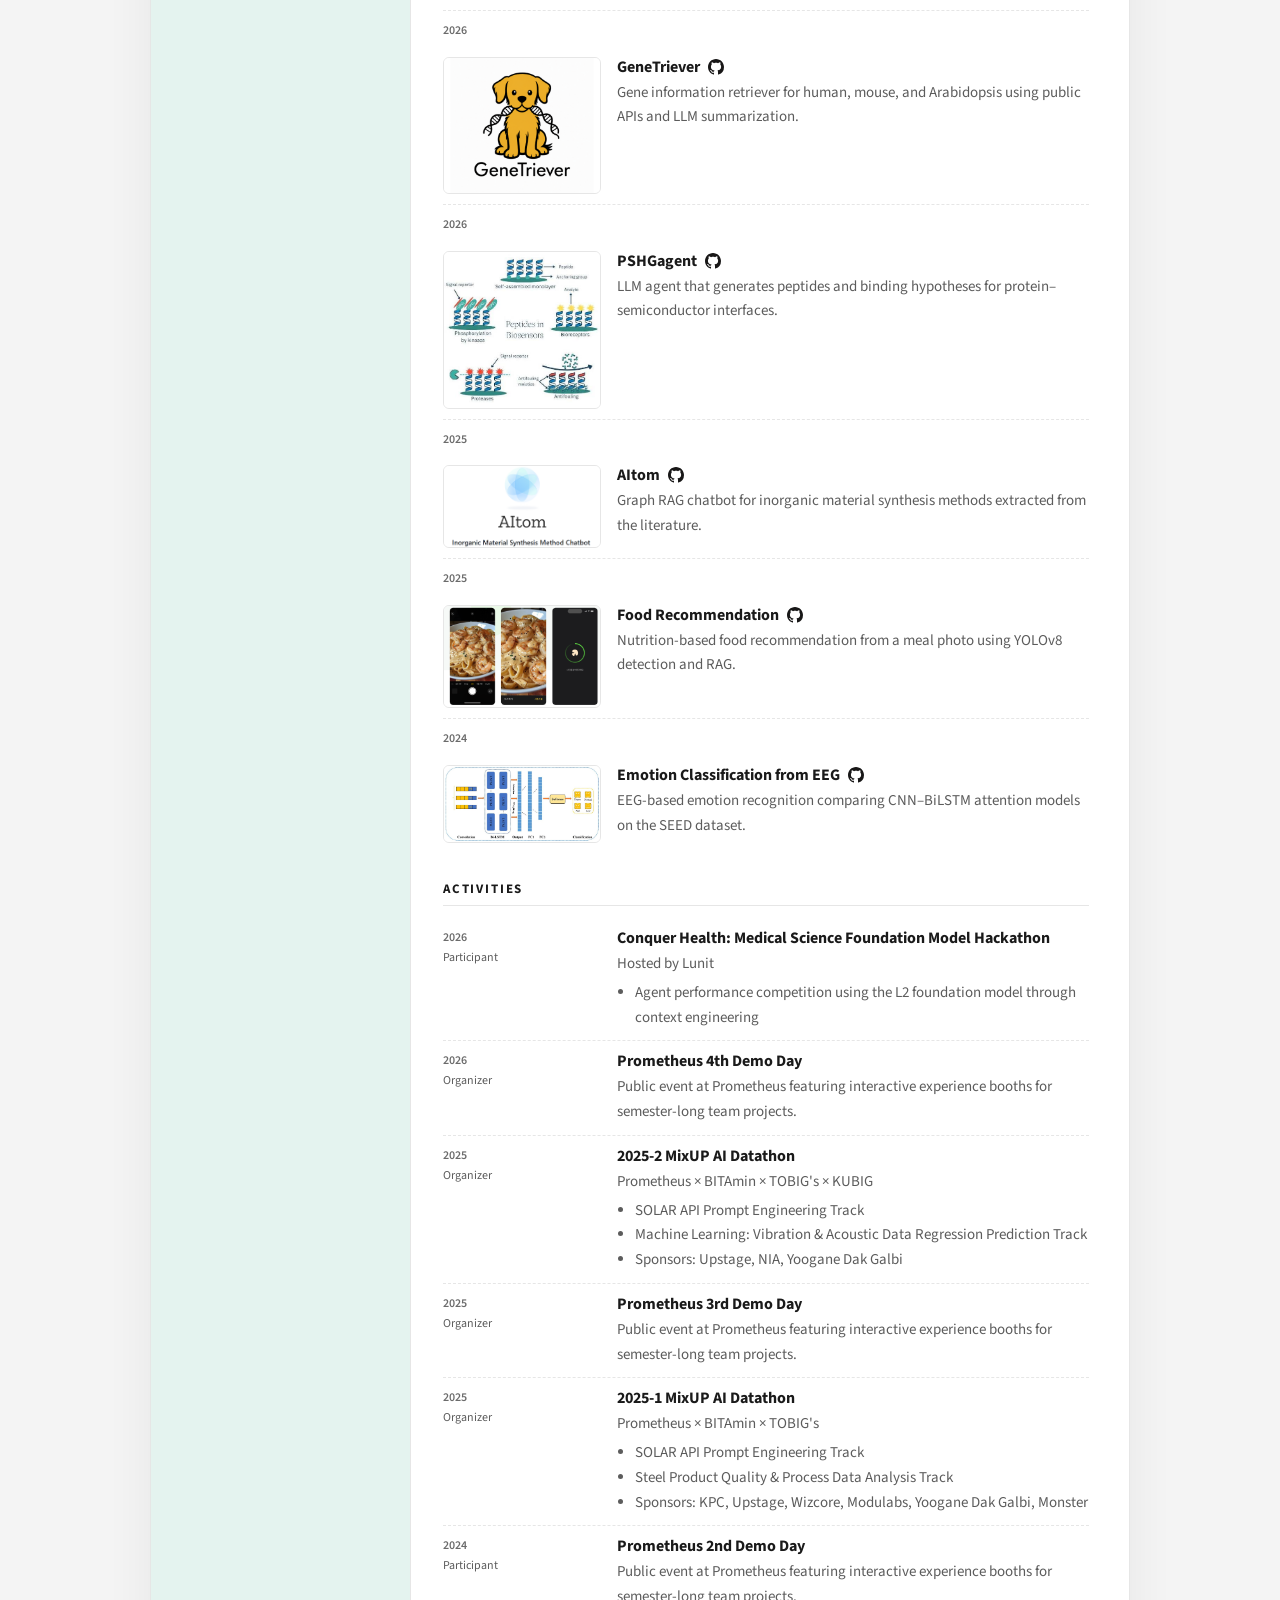
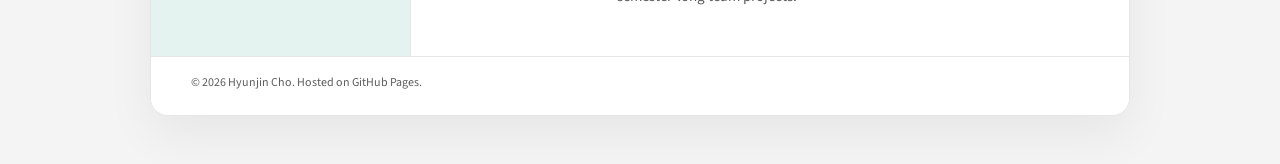
==== commit 3d81dbf7: "readme" ====
--- a/index.html
+++ b/index.html
@@ -300,10 +300,20 @@
                 <p>Heuristic algorithm for sister chromatid exchange detection from MosaiCatcher Strand-seq output.</p>
               </div>
             </article>
-            <article class="entry">
-              <div class="entry-meta">
-                <time>2026</time>
-              </div>
+            <article class="entry entry--thumb">
+              <time class="entry-side-year">2026</time>
+              <img class="entry-thumb" src="assets/celltyper.png" alt="CellTyper cell annotation illustration" />
+              <div class="entry-body">
+                <h3>
+                  CellTyper
+                  <a class="icon-link" href="https://github.com/SBBlaboratory/CellTyper" target="_blank" rel="noopener noreferrer" aria-label="CellTyper on GitHub" title="GitHub"><img class="github-icon" src="assets/github.svg" width="16" height="16" style="width:16px!important;height:16px!important;max-width:16px!important;max-height:16px!important;" alt=""></a>
+                </h3>
+                <p>Cell Annotation LLM Agent for Various Biological Systems</p>
+              </div>
+            </article>
+            <article class="entry entry--thumb">
+              <time class="entry-side-year">2026</time>
+              <img class="entry-thumb" src="assets/genetriever.png" alt="GeneTriever logo" />
               <div class="entry-body">
                 <h3>
                   GeneTriever
@@ -312,10 +322,9 @@
                 <p>Gene information retriever for human, mouse, and Arabidopsis using public APIs and LLM summarization.</p>
               </div>
             </article>
-            <article class="entry">
-              <div class="entry-meta">
-                <time>2026</time>
-              </div>
+            <article class="entry entry--thumb">
+              <time class="entry-side-year">2026</time>
+              <img class="entry-thumb" src="assets/pshgagent.png" alt="Peptides in biosensors illustration" />
               <div class="entry-body">
                 <h3>
                   PSHGagent
@@ -324,10 +333,9 @@
                 <p>LLM agent that generates peptides and binding hypotheses for protein–semiconductor interfaces.</p>
               </div>
             </article>
-            <article class="entry">
-              <div class="entry-meta">
-                <time>2025</time>
-              </div>
+            <article class="entry entry--thumb">
+              <time class="entry-side-year">2025</time>
+              <img class="entry-thumb" src="assets/aitom.png" alt="AItom logo" />
               <div class="entry-body">
                 <h3>
                   AItom
@@ -336,10 +344,9 @@
                 <p>Graph RAG chatbot for inorganic material synthesis methods extracted from the literature.</p>
               </div>
             </article>
-            <article class="entry">
-              <div class="entry-meta">
-                <time>2025</time>
-              </div>
+            <article class="entry entry--thumb">
+              <time class="entry-side-year">2025</time>
+              <img class="entry-thumb" src="assets/food-recommendation.png" alt="Food Recommendation app screenshots" />
               <div class="entry-body">
                 <h3>
                   Food Recommendation
@@ -348,10 +355,9 @@
                 <p>Nutrition-based food recommendation from a meal photo using YOLOv8 detection and RAG.</p>
               </div>
             </article>
-            <article class="entry">
-              <div class="entry-meta">
-                <time>2024</time>
-              </div>
+            <article class="entry entry--thumb">
+              <time class="entry-side-year">2024</time>
+              <img class="entry-thumb" src="assets/emotion-eeg.png" alt="CNN-BiLSTM attention model architecture" />
               <div class="entry-body">
                 <h3>
                   Emotion Classification from EEG
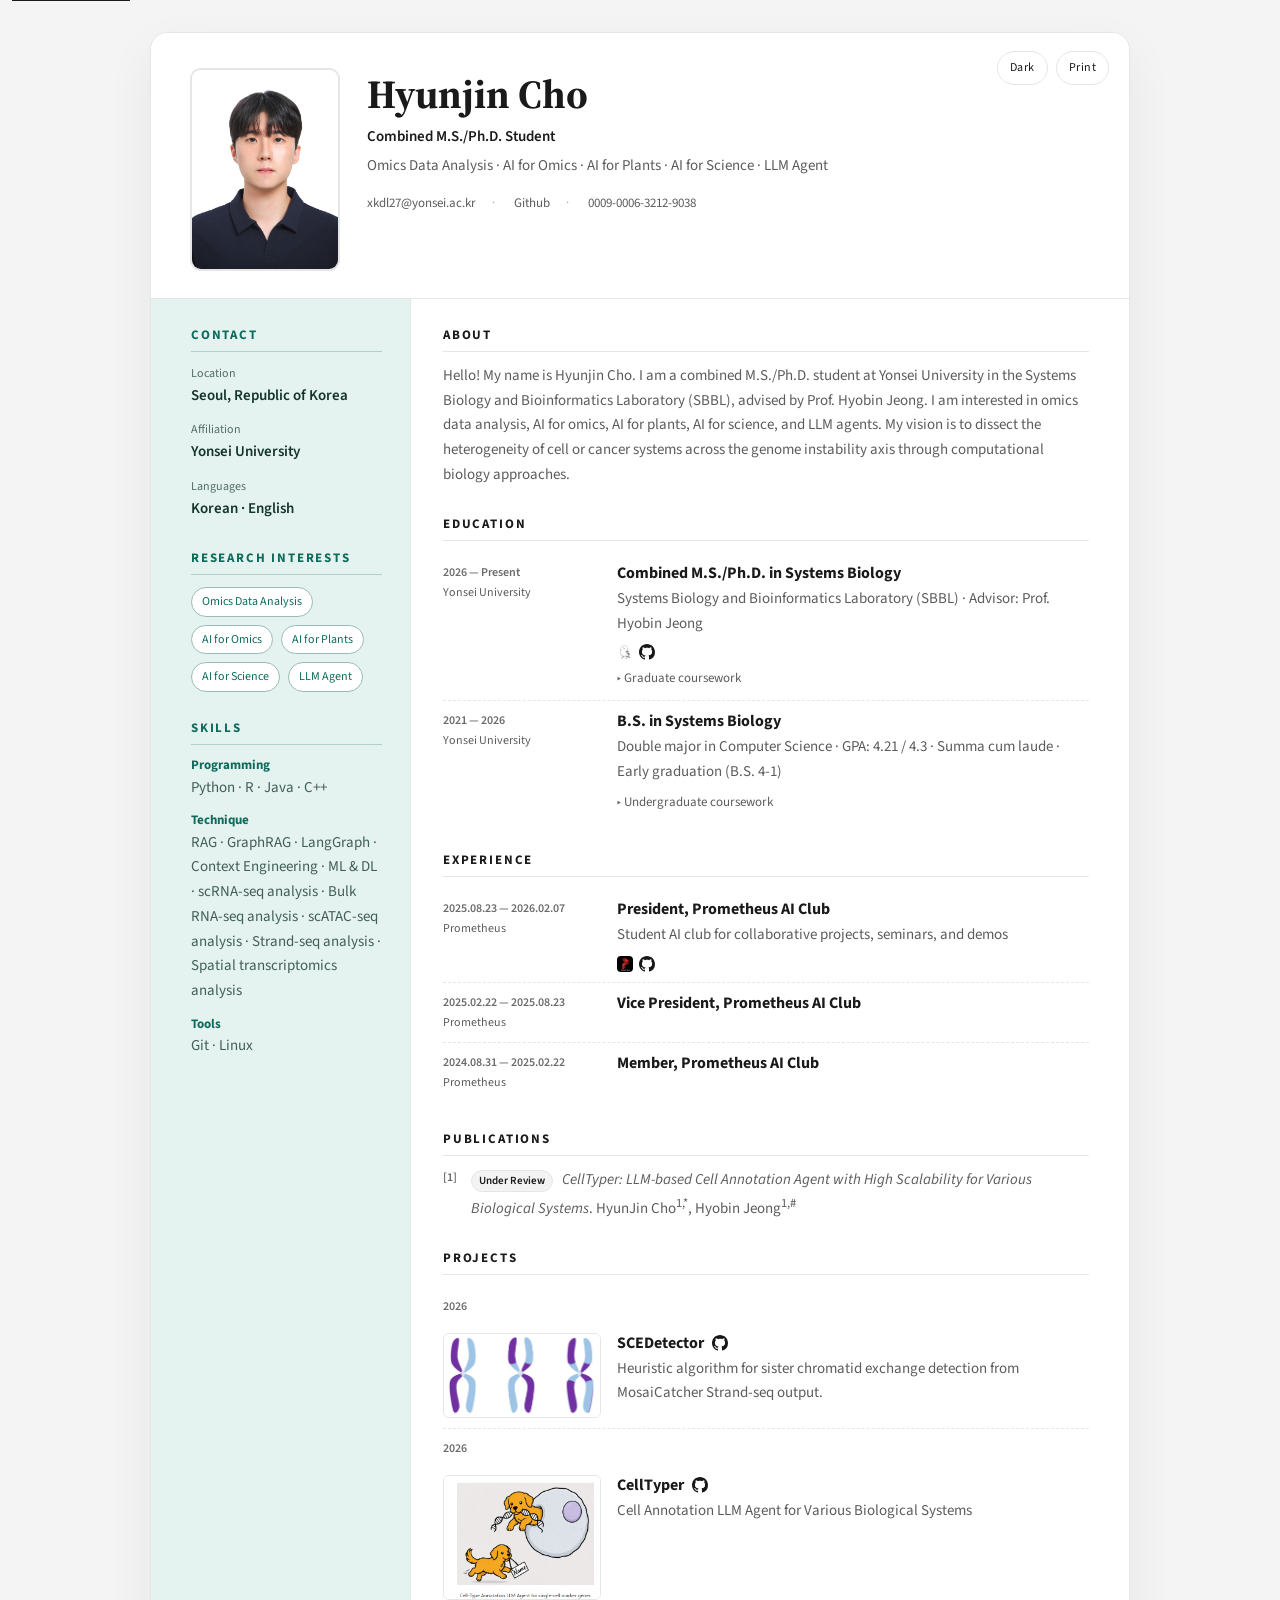
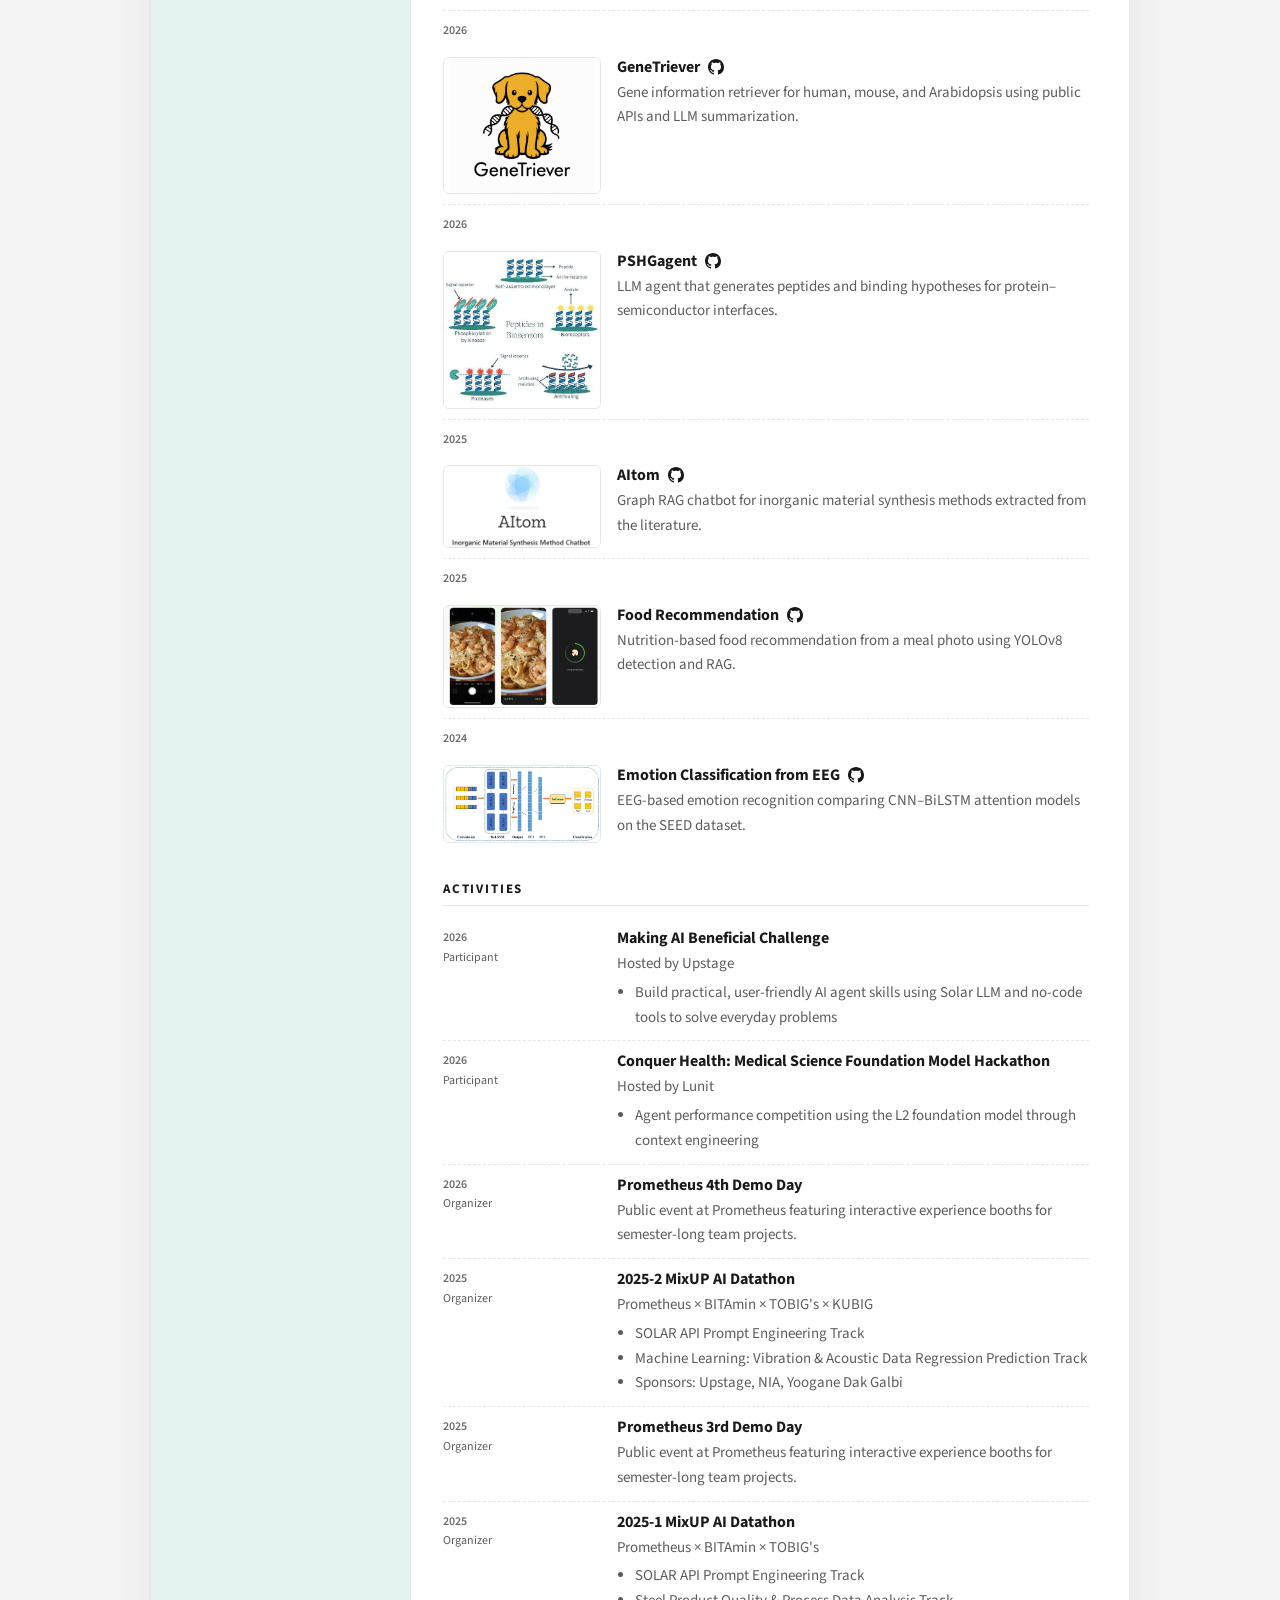
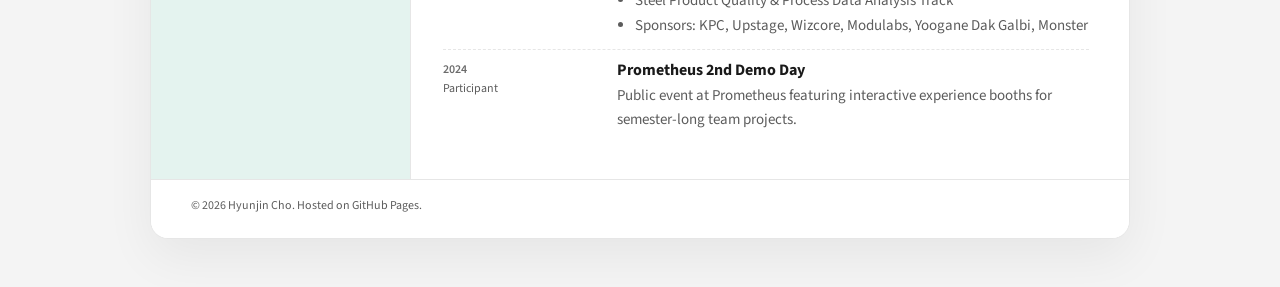
==== commit 31aaad6d: "readme" ====
--- a/index.html
+++ b/index.html
@@ -376,6 +376,19 @@
                 <span class="place">Participant</span>
               </div>
               <div class="entry-body">
+                <h3>Making AI Beneficial Challenge</h3>
+                <p>Hosted by Upstage</p>
+                <ul>
+                  <li>Build practical, user-friendly AI agent skills using Solar LLM and no-code tools to solve everyday problems</li>
+                </ul>
+              </div>
+            </article>
+            <article class="entry">
+              <div class="entry-meta">
+                <time>2026</time>
+                <span class="place">Participant</span>
+              </div>
+              <div class="entry-body">
                 <h3>Conquer Health: Medical Science Foundation Model Hackathon</h3>
                 <p>Hosted by Lunit</p>
                 <ul>
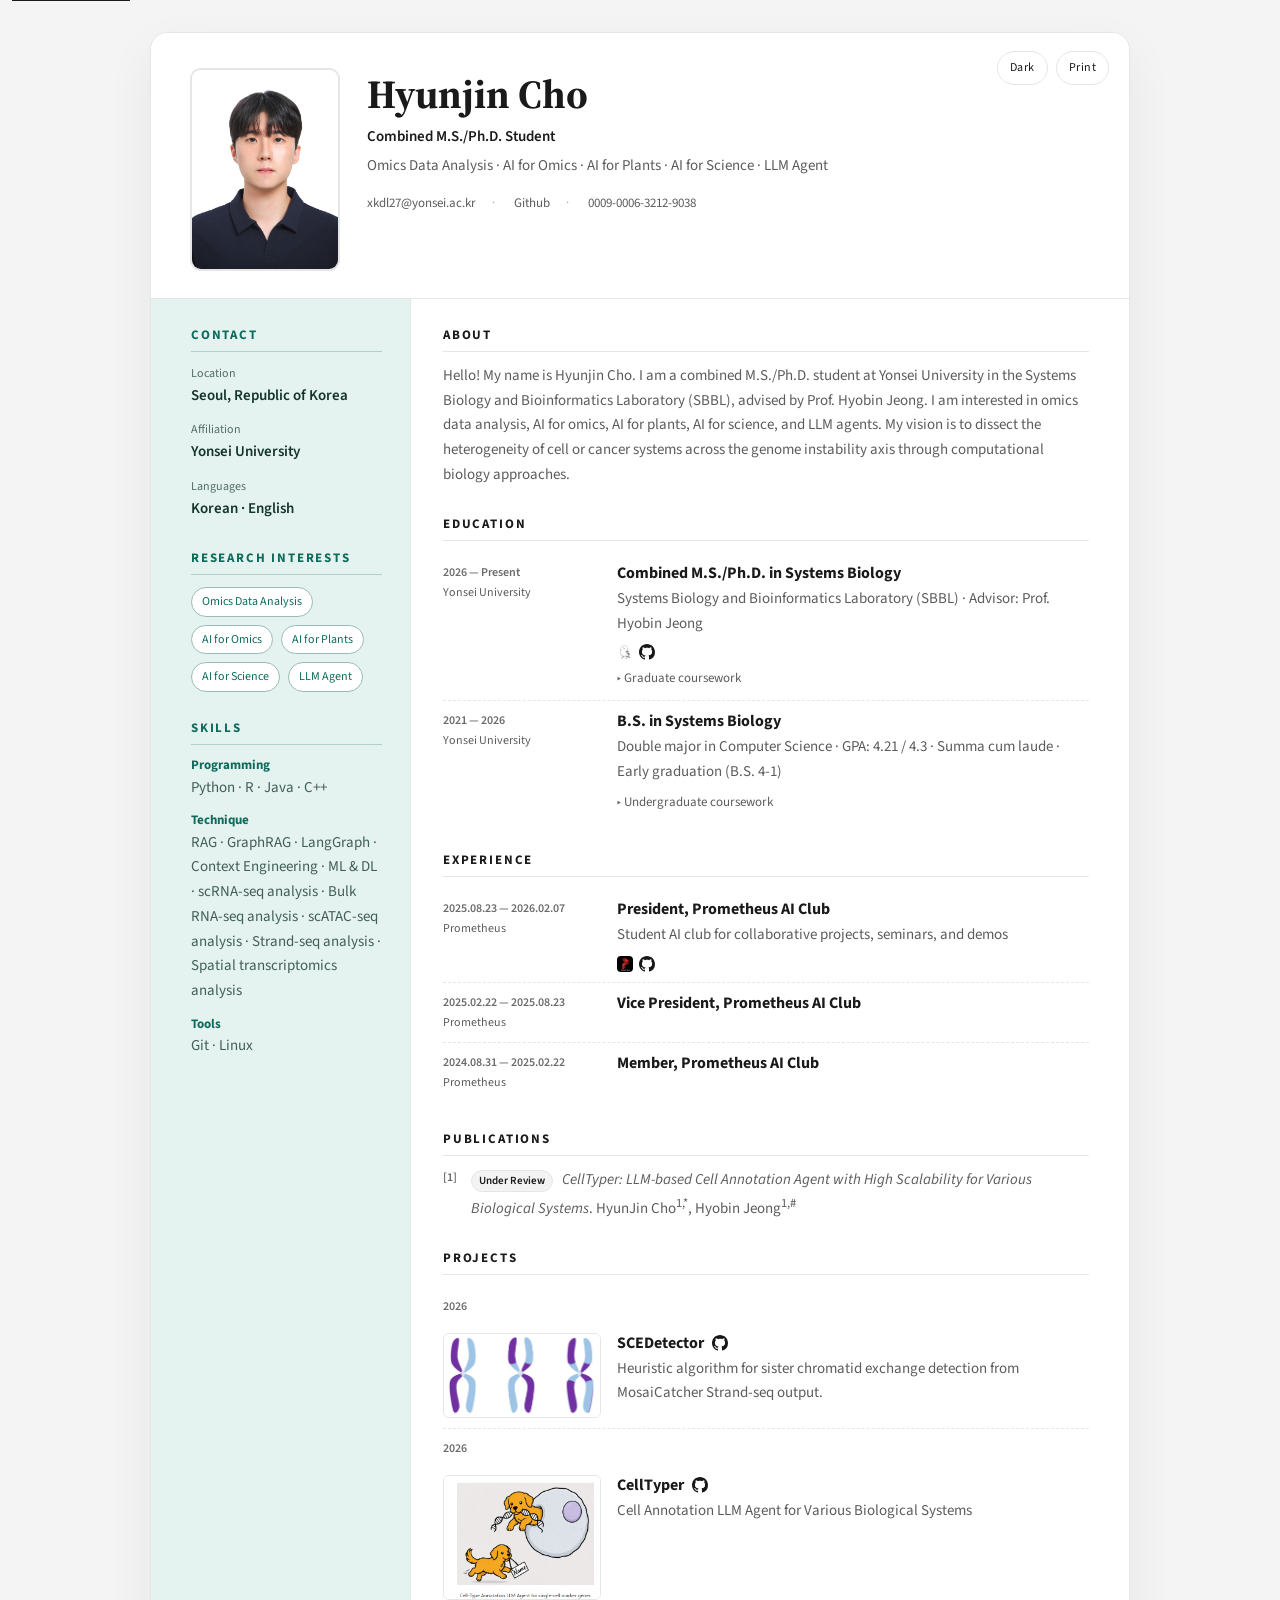
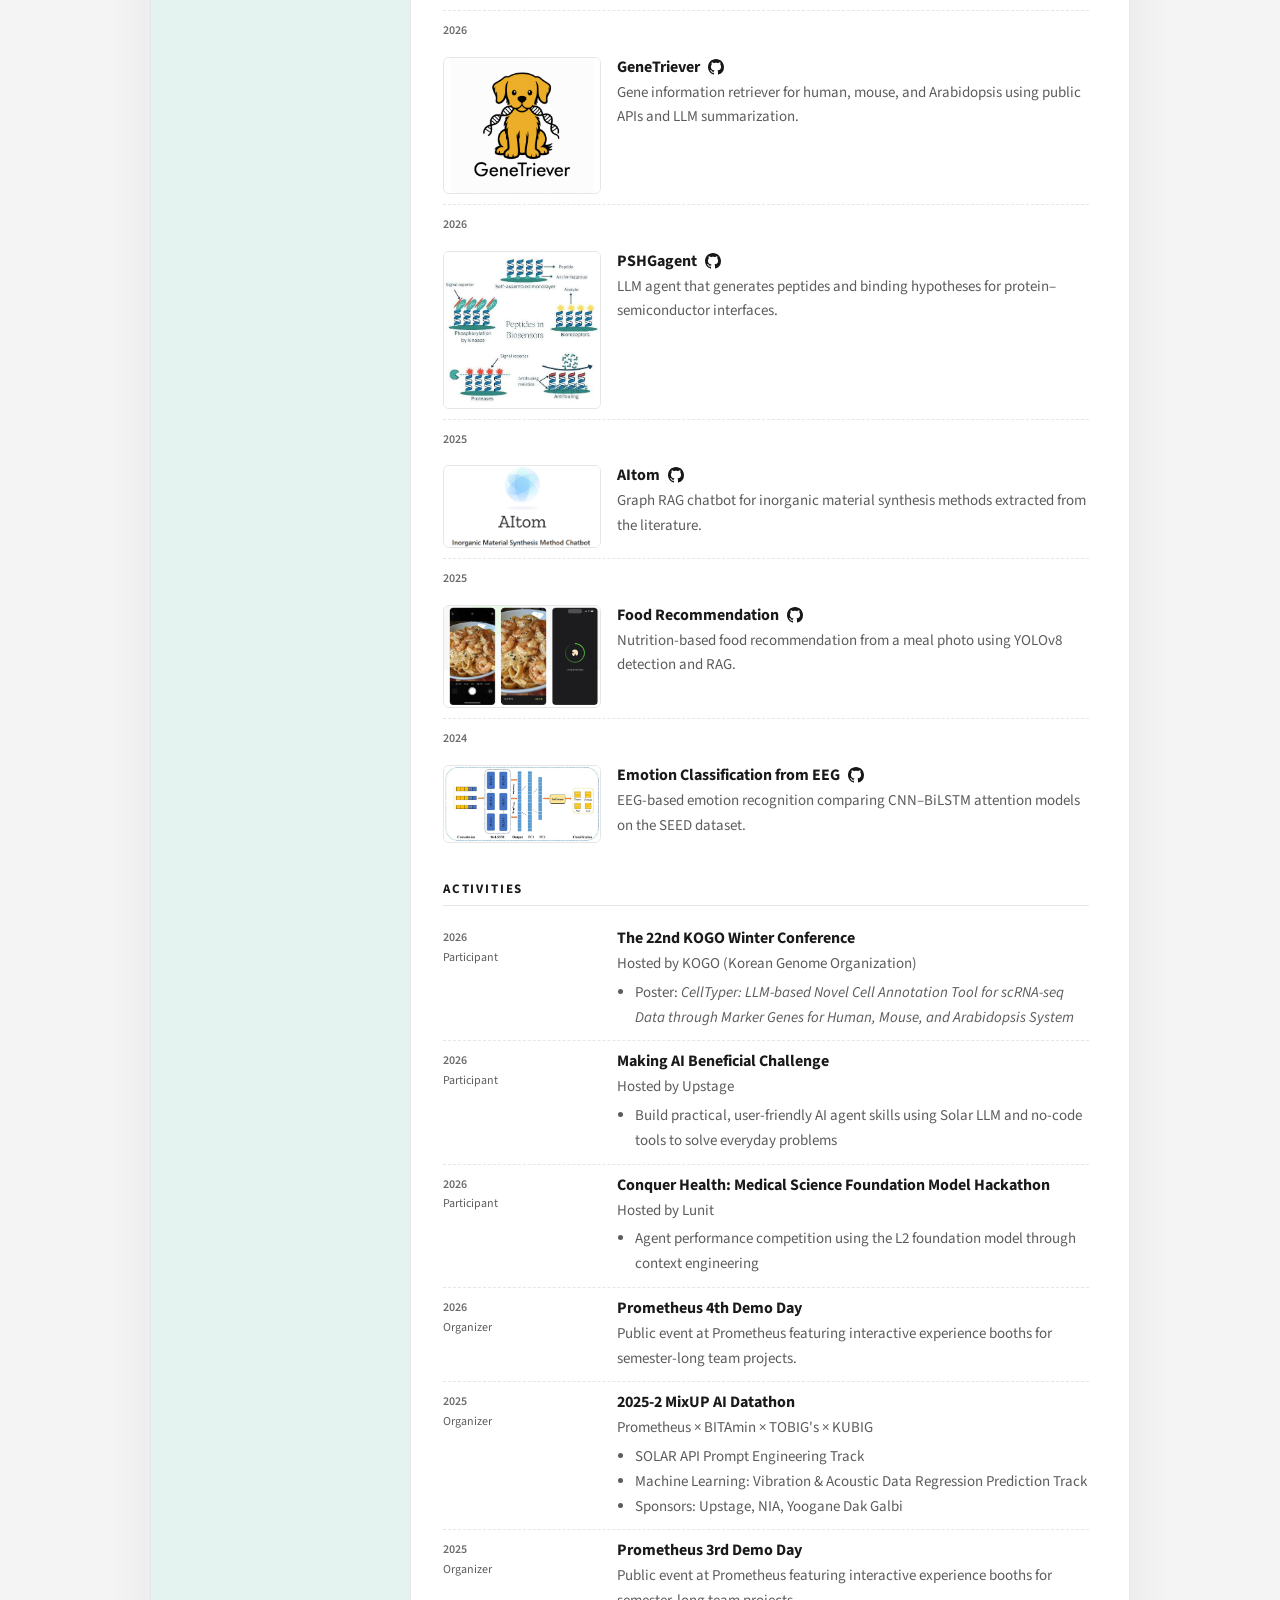
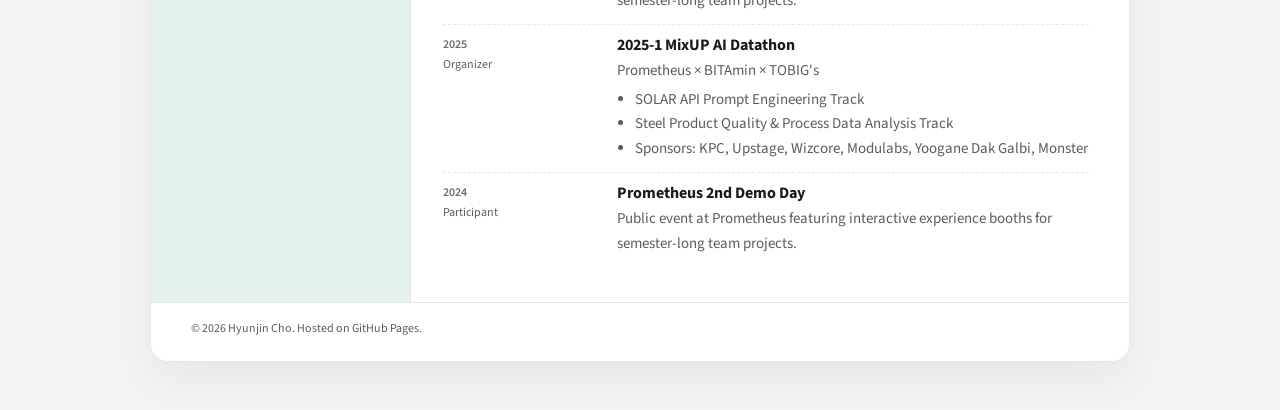
==== commit c81c1f42: "readme" ====
--- a/index.html
+++ b/index.html
@@ -376,6 +376,19 @@
                 <span class="place">Participant</span>
               </div>
               <div class="entry-body">
+                <h3>The 22nd KOGO Winter Conference</h3>
+                <p>Hosted by KOGO (Korean Genome Organization)</p>
+                <ul>
+                  <li>Poster: <em>CellTyper: LLM-based Novel Cell Annotation Tool for scRNA-seq Data through Marker Genes for Human, Mouse, and Arabidopsis System</em></li>
+                </ul>
+              </div>
+            </article>
+            <article class="entry">
+              <div class="entry-meta">
+                <time>2026</time>
+                <span class="place">Participant</span>
+              </div>
+              <div class="entry-body">
                 <h3>Making AI Beneficial Challenge</h3>
                 <p>Hosted by Upstage</p>
                 <ul>
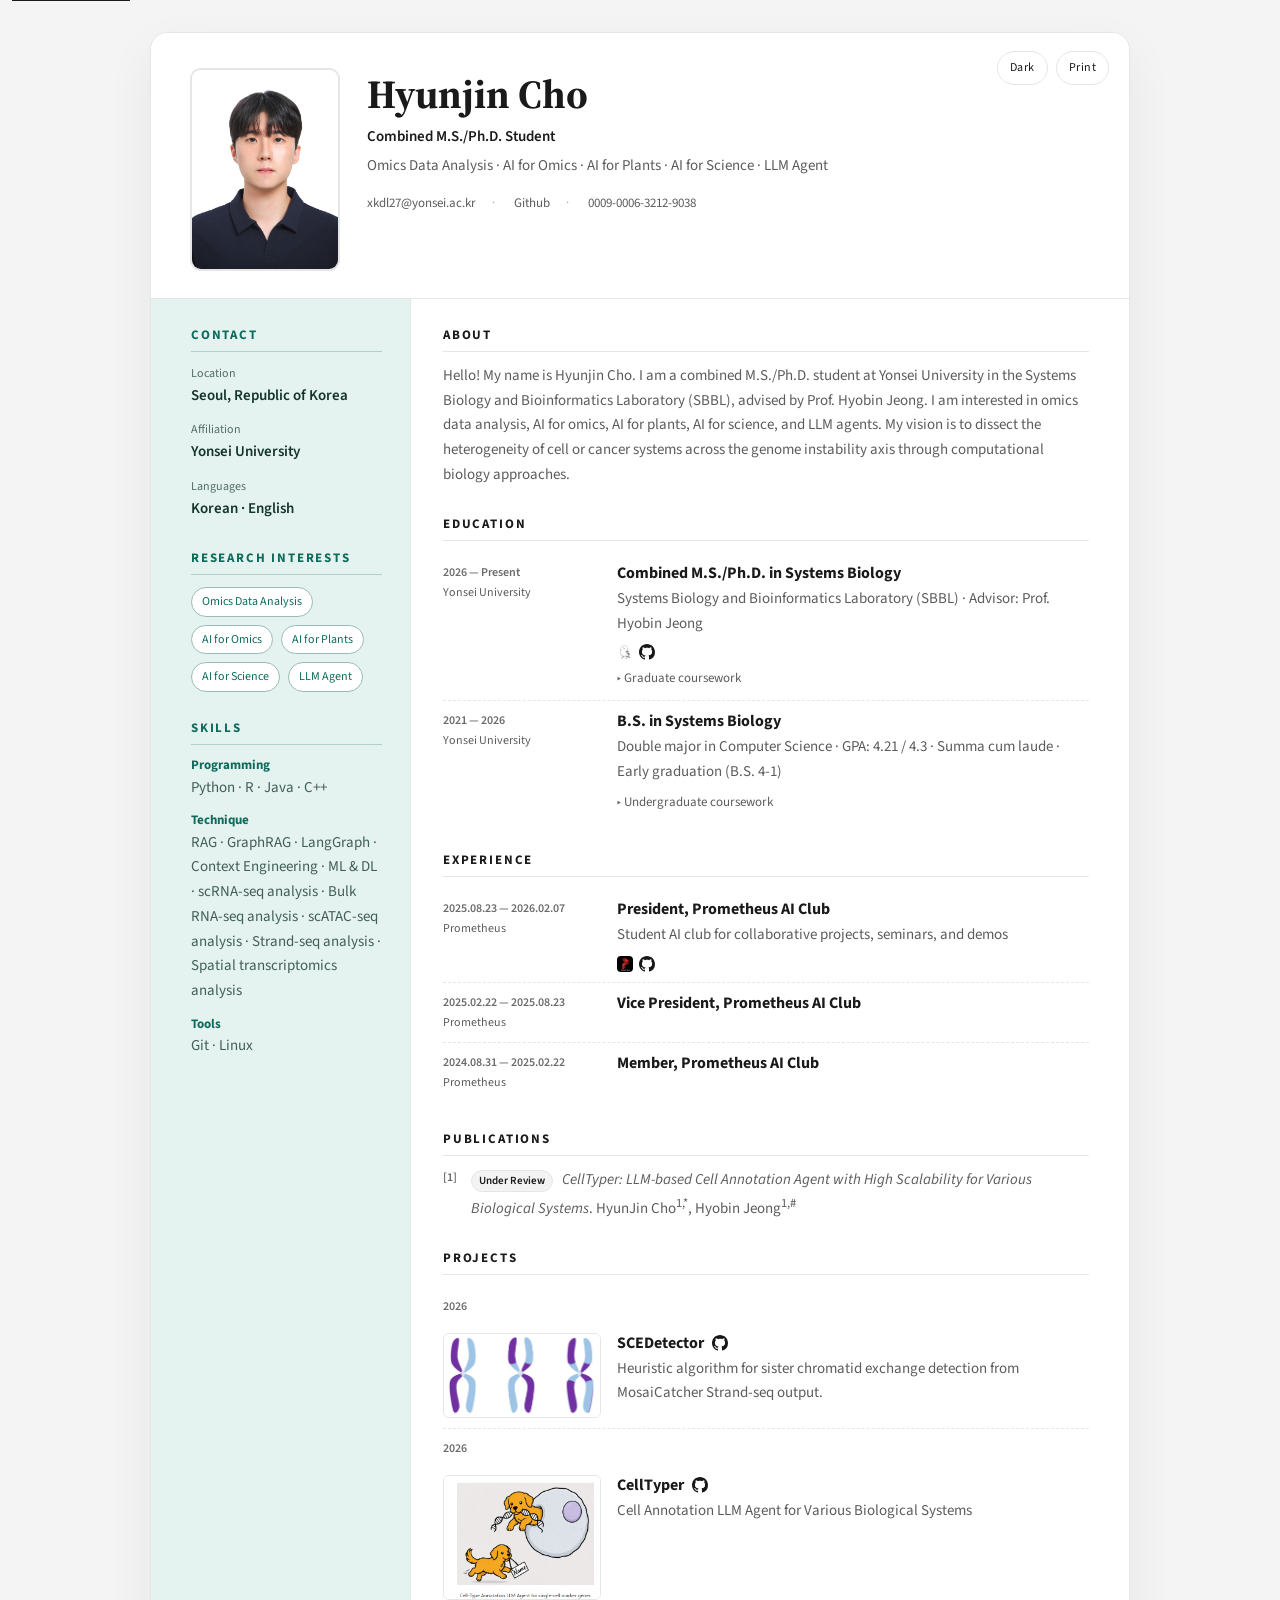
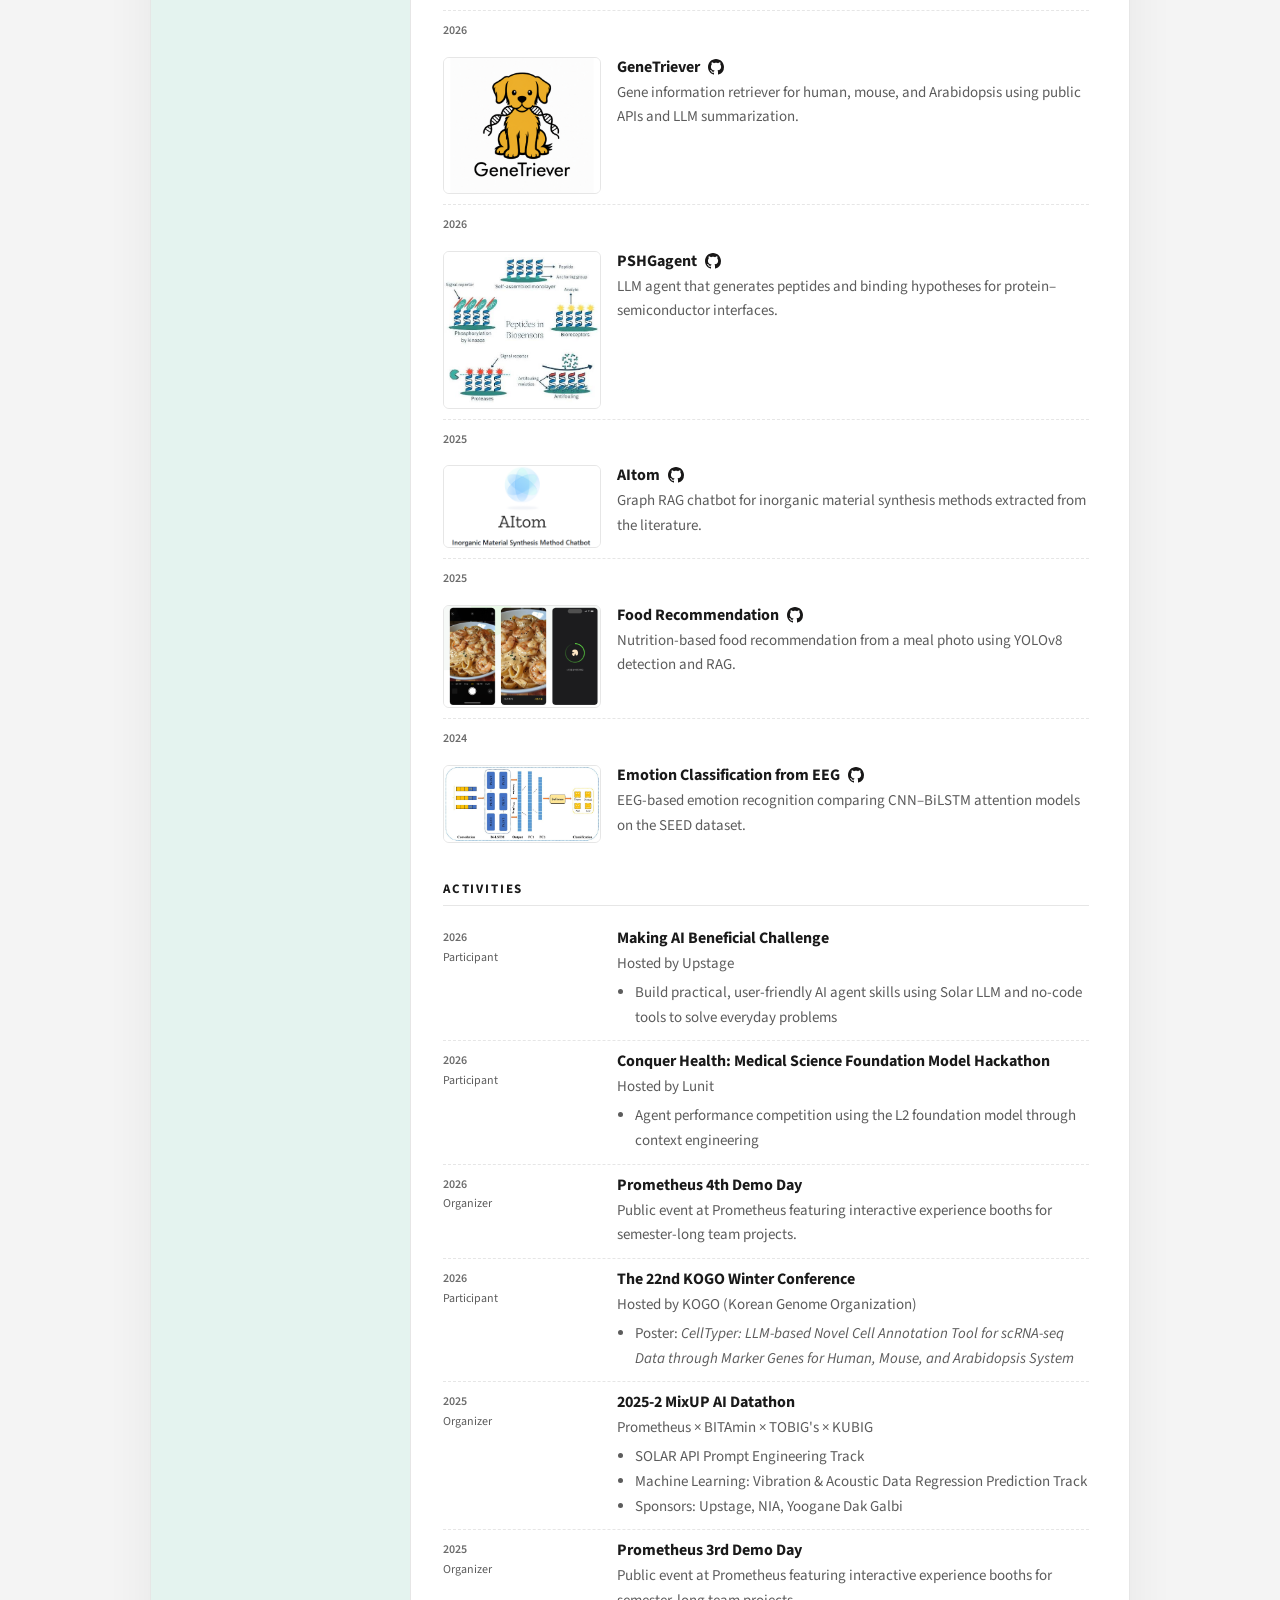
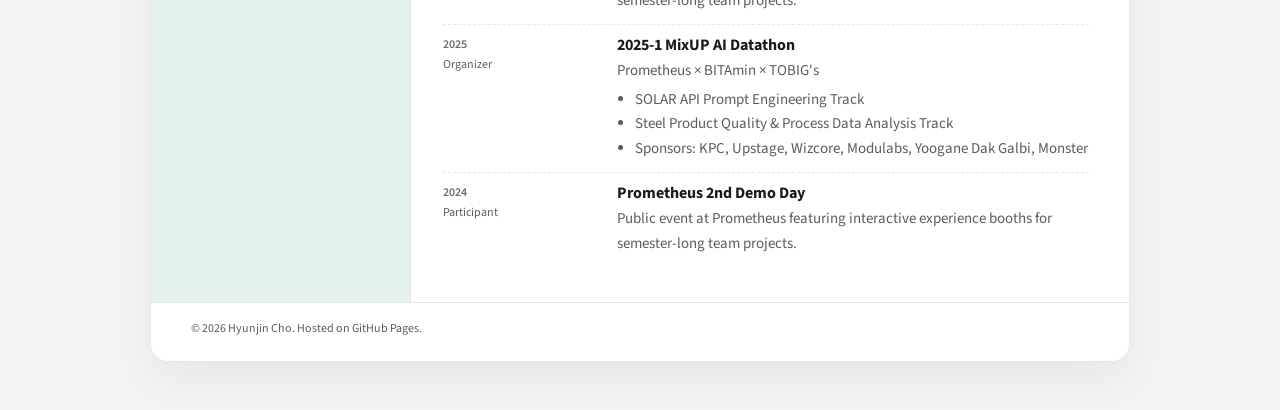
==== commit b85219ac: "readme" ====
--- a/index.html
+++ b/index.html
@@ -376,47 +376,47 @@
                 <span class="place">Participant</span>
               </div>
               <div class="entry-body">
+                <h3>Making AI Beneficial Challenge</h3>
+                <p>Hosted by Upstage</p>
+                <ul>
+                  <li>Build practical, user-friendly AI agent skills using Solar LLM and no-code tools to solve everyday problems</li>
+                </ul>
+              </div>
+            </article>
+            <article class="entry">
+              <div class="entry-meta">
+                <time>2026</time>
+                <span class="place">Participant</span>
+              </div>
+              <div class="entry-body">
+                <h3>Conquer Health: Medical Science Foundation Model Hackathon</h3>
+                <p>Hosted by Lunit</p>
+                <ul>
+                  <li>Agent performance competition using the L2 foundation model through context engineering</li>
+                </ul>
+              </div>
+            </article>
+            <article class="entry">
+              <div class="entry-meta">
+                <time>2026</time>
+                <span class="place">Organizer</span>
+              </div>
+              <div class="entry-body">
+                <h3>Prometheus 4th Demo Day</h3>
+                <p>Public event at Prometheus featuring interactive experience booths for semester-long team projects.</p>
+              </div>
+            </article>
+            <article class="entry">
+              <div class="entry-meta">
+                <time>2026</time>
+                <span class="place">Participant</span>
+              </div>
+              <div class="entry-body">
                 <h3>The 22nd KOGO Winter Conference</h3>
                 <p>Hosted by KOGO (Korean Genome Organization)</p>
                 <ul>
                   <li>Poster: <em>CellTyper: LLM-based Novel Cell Annotation Tool for scRNA-seq Data through Marker Genes for Human, Mouse, and Arabidopsis System</em></li>
                 </ul>
-              </div>
-            </article>
-            <article class="entry">
-              <div class="entry-meta">
-                <time>2026</time>
-                <span class="place">Participant</span>
-              </div>
-              <div class="entry-body">
-                <h3>Making AI Beneficial Challenge</h3>
-                <p>Hosted by Upstage</p>
-                <ul>
-                  <li>Build practical, user-friendly AI agent skills using Solar LLM and no-code tools to solve everyday problems</li>
-                </ul>
-              </div>
-            </article>
-            <article class="entry">
-              <div class="entry-meta">
-                <time>2026</time>
-                <span class="place">Participant</span>
-              </div>
-              <div class="entry-body">
-                <h3>Conquer Health: Medical Science Foundation Model Hackathon</h3>
-                <p>Hosted by Lunit</p>
-                <ul>
-                  <li>Agent performance competition using the L2 foundation model through context engineering</li>
-                </ul>
-              </div>
-            </article>
-            <article class="entry">
-              <div class="entry-meta">
-                <time>2026</time>
-                <span class="place">Organizer</span>
-              </div>
-              <div class="entry-body">
-                <h3>Prometheus 4th Demo Day</h3>
-                <p>Public event at Prometheus featuring interactive experience booths for semester-long team projects.</p>
               </div>
             </article>
             <article class="entry">
